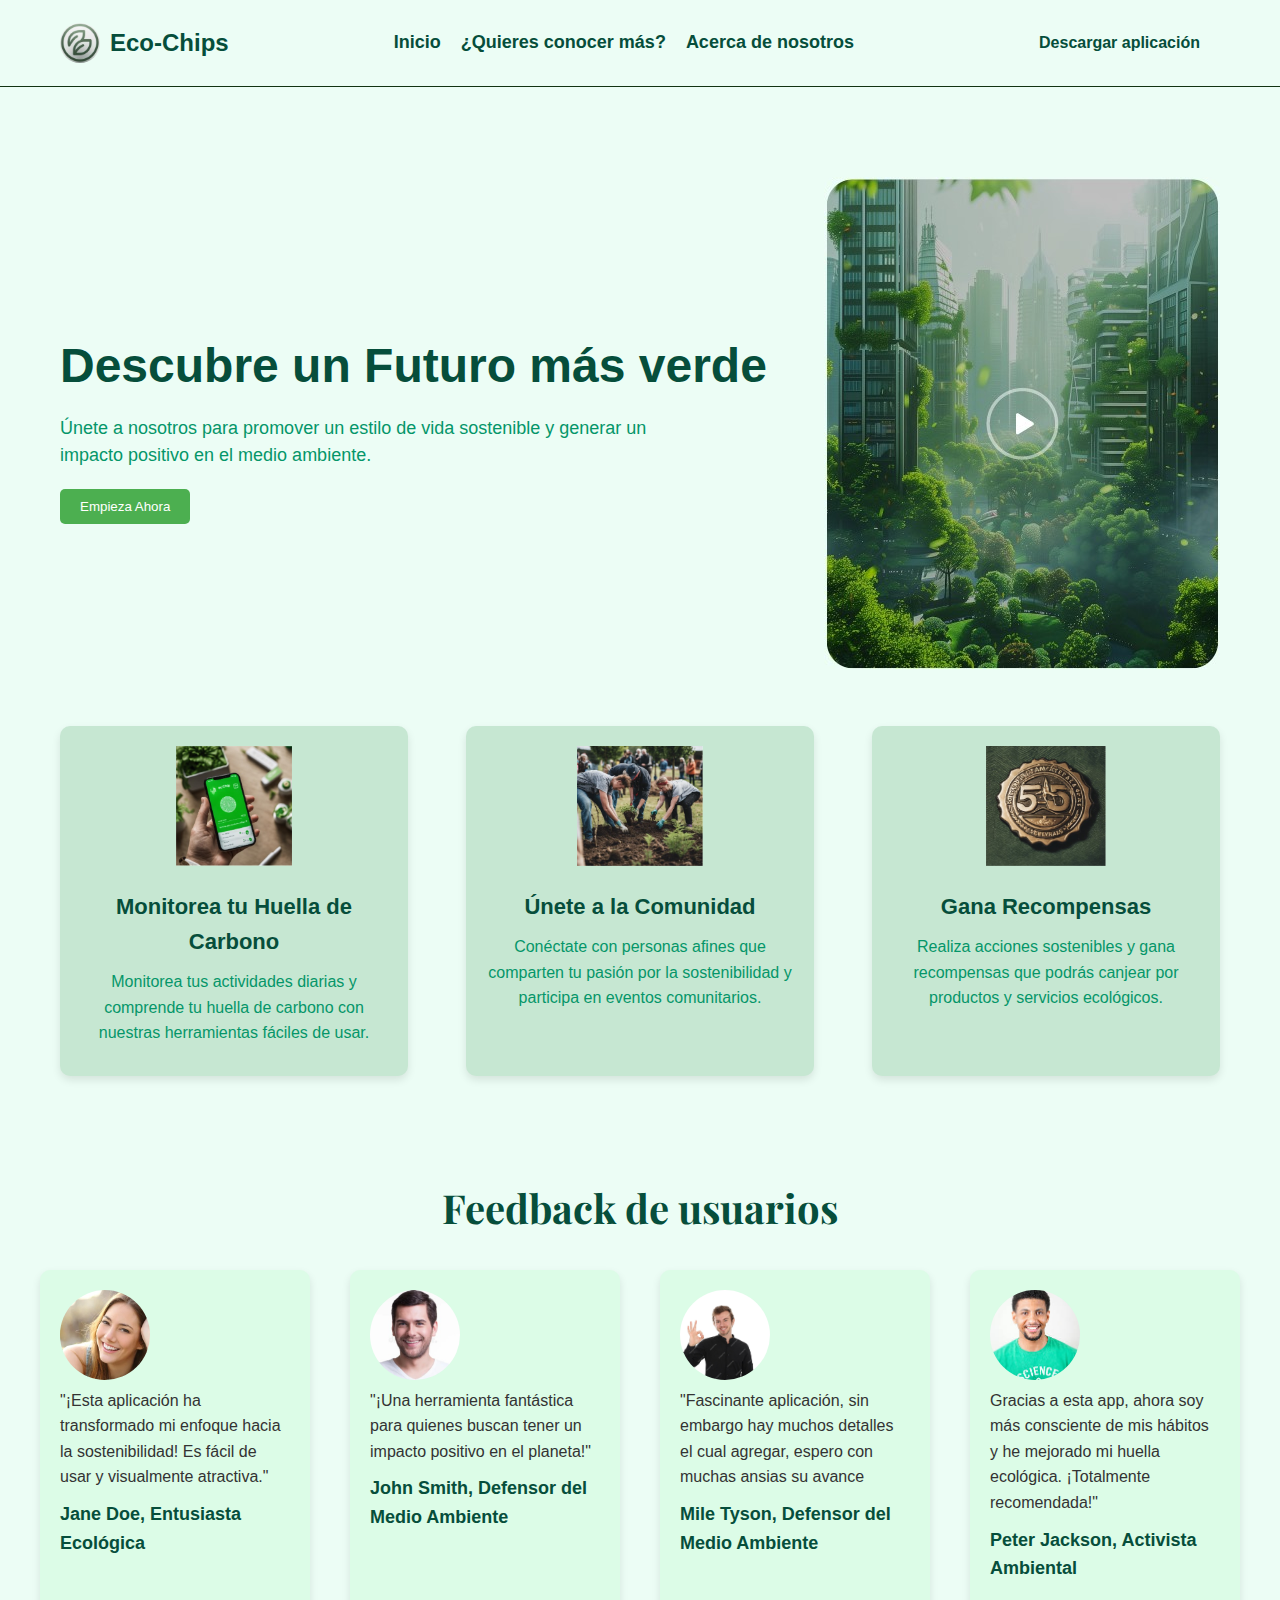
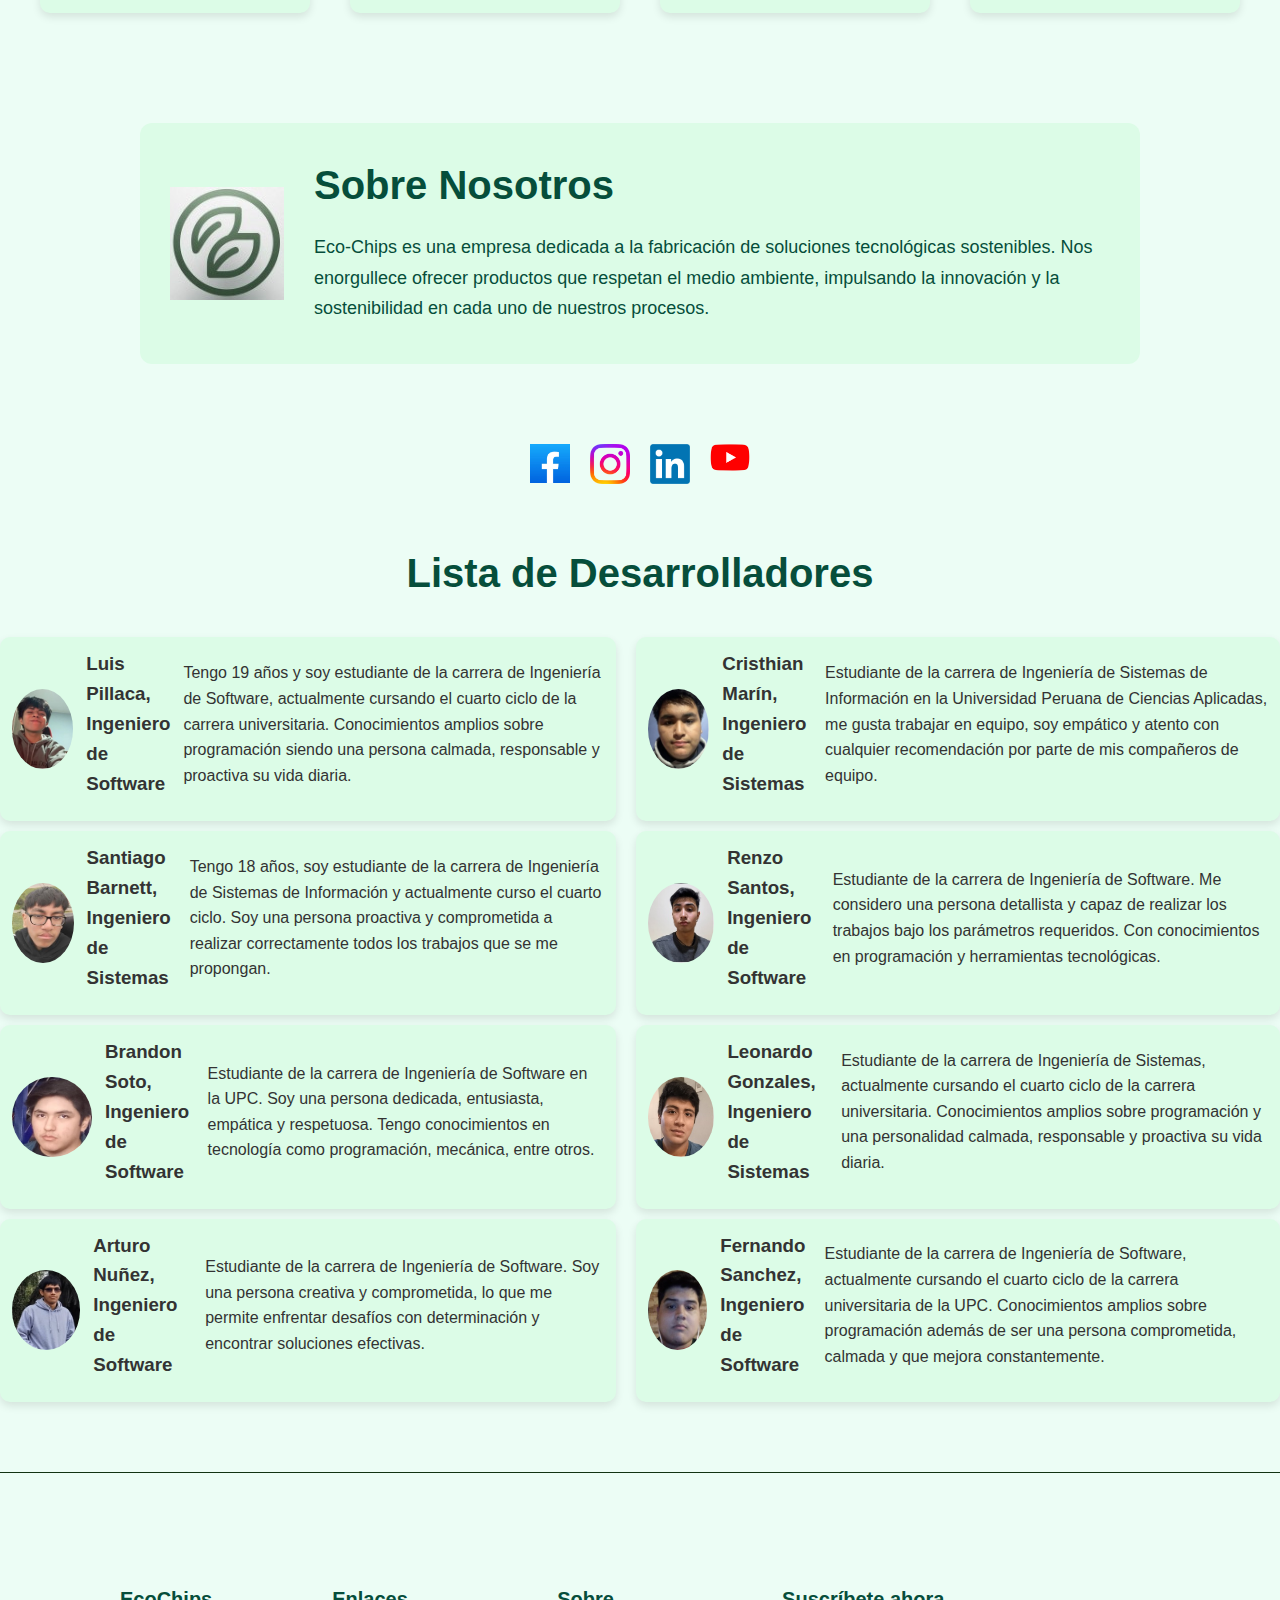
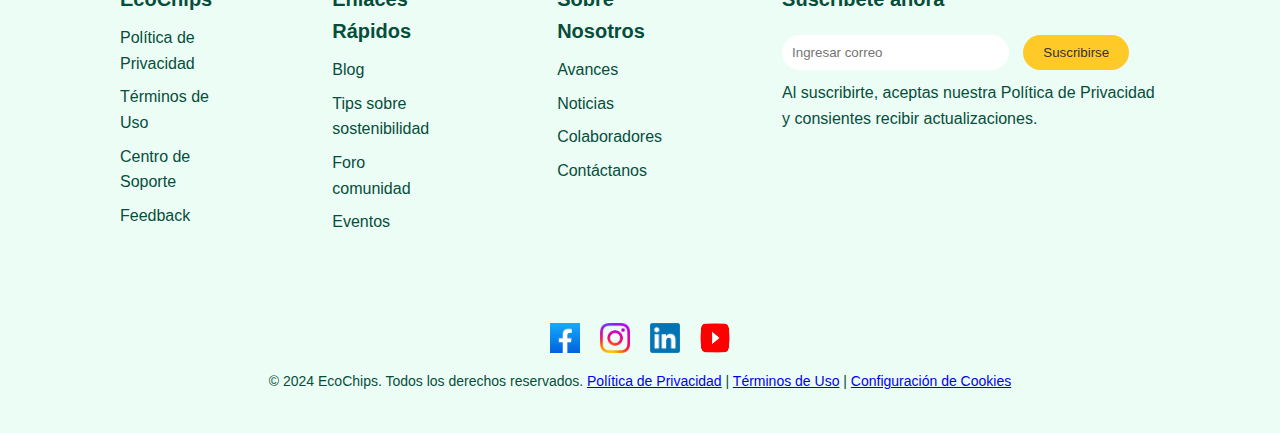
==== index.html @ 9abd6e21 "v28" ====
<!DOCTYPE html>
<html lang="es">
    <head>
        <meta charset="UTF-8">
        <meta name="viewport" content="width=device-width, initial-scale=1.0, maximum-scale=1.0">
        <link href="https://fonts.googleapis.com/css2?family=Playfair+Display:wght@400;700&display=swap" rel="stylesheet">
        <link rel="stylesheet" href="Assets/Styles/index.css">
        <title>EcoChips - Descubre un Futuro más Verde</title>
    </head>
    
    <body>
        <main>
            <!-- Encabezado con logo y navegación -->
            <header>
                <div class="header-container">
                    <!-- Logo y nombre del sitio -->
                    <div class="logo">
                        <img src="Assets/img/ecochips-logooo.jpg" alt="Logo de EcoChips">
                        <span>Eco-Chips</span>
                    </div>

                    <!-- Navegación principal -->
                    <nav>
                        <ul>
                            <li><a href="#">Inicio</a></li>
                            <li><a href="#" id="more">¿Quieres conocer más?</a></li>
                            <li><a href="#" id="about">Acerca de nosotros</a></li>
                        </ul>
                    </nav>

                    <!-- Botón de Descargar aplicación -->
                    <div class="download-app">
                        <a href="#" class="download-button">Descargar aplicación</a>
                    </div>
                </div>
                <hr>
            </header>
            
            <section class="Inicio-Pagina">
                <div class="Parte-1">
                    <h1>Descubre un Futuro más verde</h1>
                    <p>
                        Únete a nosotros para promover un estilo de vida sostenible y generar un impacto positivo en el medio ambiente.
                    </p>
                    <button id="abrirModal">Empieza Ahora</button>
                </div>

                <div id="modal" class="modal">
                    <div class="contenido-modal">
                        <span class="cerrar">&times;</span>
                        <!-- Formulario de Login -->
                        <div id="formularioLogin">
                            <h2>Iniciar Sesión</h2>
                            <form id="loginForm" novalidate>
                                <label for="correo">Correo Electrónico:</label>
                                <input type="email" id="correo" placeholder="ejemplo@gmail.com" required>
                                <label for="contraseña">Contraseña:</label>
                                <input 
                                    type="password" 
                                    id="contraseña" 
                                    placeholder="Mínimo 8 caracteres" 
                                    pattern=".{8,}" 
                                    title="La contraseña debe tener al menos 8 caracteres." 
                                    required>
                                <button type="submit">Iniciar Sesión</button>
                                <p id="errorLogin" class="mensaje-error" style="display:none;">Por favor, revisa tus credenciales.</p>
                            </form>
                            <p>¿No tienes cuenta? <a href="#" id="cambiarARegistro" type="button">Regístrate acá</a></p>
                        </div>
                        <!-- Formulario de Registro -->
                        <div id="formularioRegistro" style="display: none;">
                            <h2>Registrarse</h2>
                            <form id="registerForm" novalidate>
                                <label for="nombre">Nombre Completo:</label>
                                <input type="text" id="nombre" placeholder="Nombre y Apellido" required>
                                <label for="correoRegistro">Correo Electrónico:</label>
                                <input 
                                    type="email" 
                                    id="correoRegistro" 
                                    placeholder="ejemplo@gmail.com" 
                                    pattern="[a-z0-9._%+-]+@[a-z0-9.-]+\.[a-z]{2,}$" 
                                    title="Introduce un correo válido (ejemplo@gmail.com)." 
                                    required>
                                <label for="contraseñaRegistro">Contraseña:</label>
                                <input 
                                    type="password" 
                                    id="contraseñaRegistro" 
                                    placeholder="Mínimo 8 caracteres, 1 mayúscula, 1 número"
                                    pattern="(?=.*\d)(?=.*[a-z])(?=.*[A-Z]).{8,}" 
                                    title="La contraseña debe tener al menos 8 caracteres, una mayúscula y un número." 
                                    required>
                                <label for="confirmarContraseña">Confirmar Contraseña:</label>
                                <input 
                                    type="password" 
                                    id="confirmarContraseña" 
                                    placeholder="Repite tu contraseña" 
                                    required>
                                <p id="errorRegistro" class="mensaje-error" style="display:none;">Las contraseñas no coinciden.</p>
                                <button type="submit">Crear Cuenta</button>
                            </form>
                            <p>¿Ya tienes una cuenta? <a href="#" id="cambiarALogin" type="button">Inicia Sesión acá</a></p>
                        </div>
                    </div>
                </div>

                <div class="Parte-2">
                    <img src="Assets/img/ciudad_verde.jpg" alt="">
                </div>
            </section>

            <!-- Sección principal -->
            <section class="main-section">
                <div class="card-container">
                    <div class="card">
                        <img src="Assets/img/telefono-ecochips.jpg" alt="Huella de Carbono">
                        <h3>Monitorea tu Huella de Carbono</h3>
                        <p>Monitorea tus actividades diarias y comprende tu huella de carbono con nuestras herramientas fáciles de usar.</p>
                    </div>
                    <div class="card">
                        <img src="Assets/img/plantando-arbol.jpg" alt="Únete a la Comunidad">
                        <h3>Únete a la Comunidad</h3>
                        <p>Conéctate con personas afines que comparten tu pasión por la sostenibilidad y participa en eventos comunitarios.</p>
                    </div>
                    <div class="card">
                        <img src="Assets/img/monedarecompensa.jpg" alt="Gana Recompensas">
                        <h3>Gana Recompensas</h3>
                        <p>Realiza acciones sostenibles y gana recompensas que podrás canjear por productos y servicios ecológicos.</p>
                    </div>
                </div>
            </section>
        
            <!-- Feedback de usuarios -->
            <section class="feedback-section">
                <h2>Feedback de usuarios</h2>
                <div class="feedback-container">
                    <div class="feedback-card">
                        <img src="Assets/img/jane-doe.jpg" alt="Jane Doe" class="feedback-img">
                        <div class="feedback-info">
                            <p>"¡Esta aplicación ha transformado mi enfoque hacia la sostenibilidad! Es fácil de usar y visualmente atractiva."</p>
                            <h4>Jane Doe, Entusiasta Ecológica</h4>
                        </div>
                    </div>
                    <div class="feedback-card">
                        <img src="Assets/img/john-smith.jpg" alt="John Smith" class="feedback-img">
                        <div class="feedback-info">
                            <p>"¡Una herramienta fantástica para quienes buscan tener un impacto positivo en el planeta!"</p>
                            <h4>John Smith, Defensor del Medio Ambiente</h4>
                        </div>
                    </div>
                    <div class="feedback-card">
                        <img src="Assets/img/Hombre.jpg" alt="Mile Tyson" class="feedback-img">
                        <div class="feedback-info">
                            <p>"Fascinante aplicación, sin embargo hay muchos detalles el cual agregar, espero con muchas ansias su avance</p>
                            <h4>Mile Tyson, Defensor del Medio Ambiente</h4>    
                        </div>
                    </div>
                    <div class="feedback-card">
                        <img src="Assets/img/Peter.jpg" alt="Peter Jackson" class="feedback-img">
                        <div class="feedback-info">
                            <p>Gracias a esta app, ahora soy más consciente de mis hábitos y he mejorado mi huella ecológica. ¡Totalmente recomendada!"</p>
                            <h4>Peter Jackson, Activista Ambiental</h4>
                        </div>
                    </div>
                </div>
            </section>
        
            <section class="SobreNosotros-section">
                <div class="SobreNosotros-box">
                    <img src="Assets/img/ecochips-logooo.jpg" alt="Eco-Chips Logo" class="EcoChips-logo">
                    <div class="SobreNosotros-text">
                        <h2>Sobre Nosotros</h2>
                        <p>
                            Eco-Chips es una empresa dedicada a la fabricación de soluciones tecnológicas 
                            sostenibles. Nos enorgullece ofrecer productos que respetan el medio ambiente, 
                            impulsando la innovación y la sostenibilidad en cada uno de nuestros procesos.
                        </p>
                    </div>
                </div>
            </section>
            <footer>
                <div class="logos-sociales">
                        <a href="https://www.facebook.com/profile.php?id=61568645767958" target="_blank">
                            <img src="Assets/img/facebooklogo.jpg" alt="Facebook" />
                        </a>
                        <a href="https://www.instagram.com/eco_chips_sx48/" target="_blank">
                            <img src="Assets/img/Instagram-logo-PNG-small-size.png" alt="Instagram" />
                        </a>
                        <a href="https://www.linkedin.com/in/eco-chips-barnett-urtecho-0453a4339/" target="_blank">
                            <img src="Assets/img/Linkedln.png" alt="LinkedIn" />
                        </a>
                        <a href="https://www.youtube.com/channel/UCNMQtIykydNEZrpLq8xLLiQ" target="_blank">
                            <img src="Assets/img/yt-logo.png" alt="Youtube" />
                        </a>

                </div>
            </footer>
        
            <section class="Desarrolladores-section">
                <h2>Lista de Desarrolladores</h2>
                <div class="Lista">
                    <div class="Columna">
                        <div class="BoxDesarrolladores">
                            <img src="Assets/img/luis pillaca.jpg" alt="Luis Pillaca">
                            <h3>Luis Pillaca, Ingeniero de Software</h3>
                            <p>Tengo 19 años y soy estudiante de la carrera de Ingeniería de Software, actualmente cursando el cuarto ciclo de la carrera universitaria. Conocimientos amplios sobre programación siendo una persona calmada, responsable y proactiva su vida diaria.</p>
                        </div>
                        <div class="BoxDesarrolladores">
                            <img src="Assets/img/santiago barnett.jpg" alt="Santiago Barnett">
                            <h3>Santiago Barnett, Ingeniero de Sistemas</h3>
                            <p>Tengo 18 años, soy estudiante de la carrera de Ingeniería de Sistemas de Información y actualmente curso el cuarto ciclo. Soy una persona proactiva y comprometida a realizar correctamente todos los trabajos que se me propongan.</p>
                        </div>
                        <div class="BoxDesarrolladores">
                            <img src="Assets/img/brandon soto.jpg" alt="Brandon Soto">
                            <h3>Brandon Soto, Ingeniero de Software</h3>
                            <p>Estudiante de la carrera de Ingeniería de Software en la UPC. Soy una persona dedicada, entusiasta, empática y respetuosa. Tengo conocimientos en tecnología como programación, mecánica, entre otros.</p>
                        </div>
                        <div class="BoxDesarrolladores">
                            <img src="Assets/img/andy nuñez.jpg" alt="Arturo Nuñez">
                            <h3>Arturo Nuñez, Ingeniero de Software</h3>
                            <p>Estudiante de la carrera de Ingeniería de Software. Soy una persona creativa y comprometida, lo que me permite enfrentar desafíos con determinación y encontrar soluciones efectivas.</p>
                        </div>
                    </div>
                    <div class="Columna">
                        <div class="BoxDesarrolladores">
                            <img src="Assets/img/christian marin.jpg" alt="Cristhian Marín">
                            <h3>Cristhian Marín, Ingeniero de Sistemas</h3>
                            <p>Estudiante de la carrera de Ingeniería de Sistemas de Información en la Universidad Peruana de Ciencias Aplicadas, me gusta trabajar en equipo, soy empático y atento con cualquier recomendación por parte de mis compañeros de equipo.</p>
                        </div>
                        <div class="BoxDesarrolladores">
                            <img src="Assets/img/renzo santos.jpg" alt="Renzo Santos">
                            <h3>Renzo Santos, Ingeniero de Software</h3>
                            <p>Estudiante de la carrera de Ingeniería de Software. Me considero una persona detallista y capaz de realizar los trabajos bajo los parámetros requeridos. Con conocimientos en programación y herramientas tecnológicas.</p>
                        </div>
                        <div class="BoxDesarrolladores">
                            <img src="Assets/img/leonardo gonzales.jpg" alt="Leonardo Gonzales">
                            <h3>Leonardo Gonzales, Ingeniero de Sistemas</h3>
                            <p>Estudiante de la carrera de Ingeniería de Sistemas, actualmente cursando el cuarto ciclo de la carrera universitaria. Conocimientos amplios sobre programación y una personalidad calmada, responsable y proactiva su vida diaria.</p>
                        </div>
                        <div class="BoxDesarrolladores">
                            <img src="Assets/img/fernando sanchez.jpg" alt="Fernando Sanchez">
                            <h3>Fernando Sanchez, Ingeniero de Software</h3>
                            <p>Estudiante de la carrera de Ingeniería de Software, actualmente cursando el cuarto ciclo de la carrera universitaria de la UPC. Conocimientos amplios sobre programación además de ser una persona comprometida, calmada y que mejora constantemente.</p>
                        </div>
                    </div>
                </div>
            </section>
            <hr>
            <!-- Footer -->
            <footer class="footer-section">
                <div class="footer-content">
                    <div class="footer-column">
                        <h4>EcoChips</h4>
                        <ul>
                            <li><a id href="#">Política de Privacidad</a></li>
                            <li><a href="#">Términos de Uso</a></li>
                            <li><a href="#">Centro de Soporte</a></li>
                            <li><a id="feed" href="#">Feedback</a></li>
                        </ul>
                    </div>
                    <div class="footer-column">
                        <h4>Enlaces Rápidos</h4>
                        <ul>
                            <li><a href="#">Blog</a></li>
                            <li><a href="https://www.conservation.org/la-naturaleza-nos-habla/tips-para-una-vida-sostenible" target="_blank">Tips sobre sostenibilidad</a></li>
                            <li><a href="#">Foro comunidad</a></li>
                            <li><a href="#">Eventos</a></li>
                        </ul>
                    </div>
                    <div class="footer-column">
                        <h4>Sobre Nosotros</h4>
                        <ul>
                            <li><a href="#">Avances</a></li>
                            <li><a href="https://elcomercio.pe/noticias/medio-ambiente/#google_vignette" target="_blank">Noticias</a></li>
                            <li><a href="#">Colaboradores</a></li>
                            <li><a href="#">Contáctanos</a></li>
                        </ul>
                    </div>
                    <div class="footer-column">
                        <h4>Suscríbete ahora</h4>
                        <form class="subscribe-form">
                            <input type="email" placeholder="Ingresar correo">
                            <button>Suscribirse</button>
                        </form>
                        <p>Al suscribirte, aceptas nuestra Política de Privacidad y consientes recibir actualizaciones.</p>
                    </div>
                </div>
                <div class="social-icons">
                    <a href="https://www.facebook.com/profile.php?id=61568645767958" target="_blank">
                        <img src="Assets/img/facebooklogo.jpg" alt="Facebook" />
                    </a>
                    <a href="https://www.instagram.com/eco_chips_sx48/" target="_blank">
                        <img src="Assets/img/Instagram-logo-PNG-small-size.png" alt="Instagram" />
                    </a>
                    <a href="https://www.linkedin.com/in/eco-chips-barnett-urtecho-0453a4339/" target="_blank">
                        <img src="Assets/img/Linkedln.png" alt="LinkedIn" />
                    </a>
                    <a href="https://www.youtube.com/channel/UCNMQtIykydNEZrpLq8xLLiQ" target="_blank">
                        <img src="Assets/img/yt-logo.png" alt="Youtube" />
                    </a>
                </div>
                <div class="copyright">
                    © 2024 EcoChips. Todos los derechos reservados. <a href="#">Política de Privacidad</a> | <a href="#">Términos de Uso</a> | <a href="#">Configuración de Cookies</a>
                </div>
            </footer> 

            <script src="Assets/Scripts/main.js"></script>
        </main>
   </body>
</html>
---- Assets/Styles/index.css ----
* {
        margin: 0;
        padding: 0;
        box-sizing: border-box;
        font-family: 'Lato', sans-serif;
    }

    body {
        background-color: #ECFDF5;
        color: #333;
        line-height: 1.6;
    }

    h1, h2, h3, h4, p {
        margin-bottom: 10px;
    }

    /* Estilo de encabezado */
    header {
        background-color: #ECFDF5;
        padding: 20px 0;
        color: #064E3B;
    }

    .header-container {
        display: flex;
        justify-content: space-between;
        align-items: center;
        max-width: 1200px;
        margin: 0 auto;
        padding: 0 20px;
    }

    .logo {
        display: flex;
        align-items: center;
    }

    .logo img {
        width: 40px;
        margin-right: 10px;
        border-radius: 50%; 
    }

    .logo span {
        font-size: 24px;
        font-weight: bold;
    }

    nav ul {
        list-style: none;
        display: flex;
        gap: 20px;
    }

    nav ul li a {
        color: #064E3B;
        text-decoration: none;
        font-size: 18px;
        font-weight: bold;
    }

    nav ul li a:hover {
        text-decoration: underline;
    }

    /* Botón de descarga */
    .download-app {
        display: flex;
        align-items: center;
    }

    .download-button {
        background-color: #ECFDF5;
        color: #064E3B;
        padding: 10px 20px;
        border-radius: 20px;
        text-decoration: none;
        font-weight: bold;
    }

    .download-button:hover {
        background-color: #98b6a8;
    }

    /* Sección de inicio */
    .Inicio-Pagina {
        display: flex;
        justify-content: space-between;
        align-items: center;
        max-width: 1200px;
        margin: 50px auto;
        padding: 0 20px;
    }
    .Inicio-Pagina img {
        max-width: 100%;
        height: auto;
        border-radius: 10px;
    }
    .Parte-1 h1 {
        font-size: 48px;
        color: #064E3B;
    }

    .Parte-1 p {
        font-size: 18px;
        margin-bottom: 20px;
        max-width: 600px;
        line-height: 1.5;
        color: #059669;
    }

    .Parte-1 h4 {
        color: #ffffff;
        font-size: 15px;
        cursor: pointer;
        padding: 5px 20px;
        margin-right: 10px;
        width: 40%;
        border-radius: 20px;
        text-decoration: none;
        font-weight: bold;
        background-color: #65A30D
        
    }
    .modal {
        display: none;
        position: fixed;
        z-index: 1;
        left: 0;
        top: 0;
        width: 100%;
        height: 100%;
        overflow: auto;
        background-color: rgba(0, 0, 0, 0.5);
        transition: opacity 0.3s ease;
    }

    .contenido-modal {
        background-color: #fff;
        margin: 10% auto;
        padding: 20px;
        border-radius: 5px;
        width: 80%;
        max-width: 400px;
        text-align: center;
    }

    .cerrar {
        color: #aaa;
        float: right;
        font-size: 28px;
        font-weight: bold;
        cursor: pointer;
    }

    .cerrar:hover,
    .cerrar:focus {
        color: black;
        text-decoration: none;
        cursor: pointer;
    }

    button {
        background-color: #4CAF50;
        color: white;
        padding: 10px 20px;
        border: none;
        border-radius: 5px;
        cursor: pointer;
    }

    button:hover {
        background-color: #45a049;
    }

    form input {
        width: 90%;
        padding: 10px;
        margin: 10px 0;
        border: 1px solid #ccc;
        border-radius: 5px;
    }

    form input.valid {
        border-color: #4CAF50;
    }

    form input.invalid {
        border-color: #f44336;
    }

    input:focus {
        border-color: #4CAF50;
        outline: none;
    }

    p a {
        color: #4CAF50;
        font-weight: bold;
        text-decoration: none;
    }

    p a:hover {
        color: #45a049;
    }

    .mensaje-error {
        color: red;
        font-size: 0.9em;
        margin-top: 5px;
        display: none;
        text-align: left;
    }

    /* Estilo para el cambio entre Login y Registro */
    #formularioRegistro {
        display: none;
    }

    #formularioLogin {
        display: block;
    }

    .Parte-2 img {
        max-width: 100%;
        height: auto;
    }

    /* Sección Sobre Nosotros */
    .SobreNosotros-section {
        background-color: #ECFDF5; 
        padding: 60px 0; 
        text-align: center;
    }

    .SobreNosotros-box {
        display: flex; 
        align-items: center;
        background-color: #DCFCE7; 
        border-radius: 12px; 
        padding: 30px; 
        max-width: 1000px; 
        margin: 0 auto; 
        gap: 30px; 
    }
    .SobreNosotros-logo {
        width: 180px; /* Ajustado para que no sea tan grande */
        height: auto;
    }
    .EcoChips-logo {
        width: 200px; 
        height: auto; 
    }

    .SobreNosotros-text {
        text-align: left; 
    }

    .SobreNosotros-text h2 {
        color: #064E3B;
        font-size: 2.5rem; 
        margin-bottom: 15px; 
        font-family: 'Arial', sans-serif;
    }

    .SobreNosotros-text p {
        font-size: 18px; 
        color: #064E3B;
        line-height: 1.7; 
    }

    .logos-sociales {
        display: flex;
        justify-content: center;
        margin-top: 20px;
        background-color: #ECFDF5;
    }

    .logos-sociales img {
        width: 40px;
        margin: 0 10px;
        cursor: pointer;
        transition: transform 0.3s ease;

    }

    .logos-sociales img:hover {
        transform: scale(1.1);
    }

    /* Sección principal de tarjetas */
    .main-section {
        max-width: 1200px;
        margin: 50px auto;
        padding: 0 20px;
        text-align: center;
    }

    .card-container {
        display: flex;
        justify-content: space-between;
        gap: 20px;
    }

    .card {
        background-color: #c6e7d2;
        border-radius: 10px;
        box-shadow: 0 4px 8px rgba(0, 0, 0, 0.1);
        padding: 20px;
        width: 30%;
        transition: transform 0.3s ease;
    }

    .card:hover {
        transform: scale(1.05);
    }

    .card img {
        max-width: 100%;
        height: 120px;
        margin-bottom: 15px;
        object-fit: cover;
    }

    .card h3 {
        font-size: 22px;
        color: #064E3B;
        margin-bottom: 10px;
    }

    .card p {
        font-size: 16px;
        color: #059669;
    }

    /* Feedback de usuarios */
    .feedback-section {
        background-color: #ECFDF5;
        padding: 50px 0;
        text-align: center;
    }

    .feedback-section h2 {
        color: #064E3B;
        font-family: 'Playfair Display', serif;
        font-size: 2.5rem;
        margin-bottom: 30px;
    }

    .feedback-container {
        display: flex;
        justify-content: center;
        gap: 40px; 
        max-width: 1200px;
        margin: 0 auto;
        flex-wrap: wrap;
    }

    .feedback-card {
        flex: 1; /* Las tarjetas ocuparán el mismo espacio */
        max-width: 300px; /* Ajustar para uniformidad */
        height: auto; /* Asegúrate de mantener proporciones correctas */
        text-align: left;
        background-color: #DCFCE7; /* Fondo acorde a la paleta */
        border-radius: 10px;
        box-shadow: 0 4px 8px rgba(0, 0, 0, 0.1);
        padding: 20px;
        transition: transform 0.3s ease, box-shadow 0.3s ease;
    }
    
    .feedback-card:hover {
        transform: translateY(-10px); /* Efecto al pasar el ratón */
        box-shadow: 0 6px 12px rgba(0, 0, 0, 0.2);
    }

    .feedback-img {
        width: 90px;
        height: 90px;
        border-radius: 50%;
        object-fit: cover;
        margin-right: 20px; 
    }

    .feedback-info {
        flex: 1; 
        text-align: left;
    }

    .feedback-info p {
        font-size: 16px;
        line-height: 1.6; /* Mejora la lectura */
        margin-bottom: 10px;
        color: #333; /* Contraste suave */
    }

    .feedback-info h4 {
        text-align: left; 
        font-size: 18px;
        font-weight: bold;
        color: #064E3B;
        margin-top: 10px;
    }


    /* Sección de desarrolladores */
    .Desarrolladores-section {
        background-color: #ECFDF5;
        padding: 50px 0;
        text-align: center;
    }

    .Desarrolladores-section h2 {
        color: #064E3B;
        font-size: 2.5rem;
        font-weight: bold;
        margin-bottom: 2rem;
        font-family: 'Arial', sans-serif;
    }

    .Lista {
        display: flex;
        justify-content: center;
        gap: 20px; 
    }

    .Columna {
        display: flex;
        flex-direction: column;
        gap: 10px; 
    }

    .BoxDesarrolladores {
        display: flex;
        background-color: #DCFCE7;
        border-radius: 10px;
        box-shadow: 0 4px 8px rgba(0, 0, 0, 0.1);
        padding: 12px;
        text-align: left;
        align-items: center; 
        gap: 13px; 
    }

    .BoxDesarrolladores img {
        width: 80px;
        height: 80px;
        border-radius: 50%;
        object-fit: cover;
    }

    .Developer-info {
        flex: 1; 
    }

    .Developer-info h3 {
        color: #064E3B;
        font-size: 13px;
        margin-bottom: 10px;
        text-align: center; 
    }

    .Developer-info p {
        font-size: 9px;
        color: #064E3B;
        line-height: 1.5;
    }


    /* Footer */
    .footer-section {
        background-color: #ECFDF5;
        color: #064E3B;
        padding: 30px ;
    }

    .footer-content {
        max-width: 1200px;
        margin: 0 auto;
        padding: 0 20px;
        display: flex;
        justify-content: space-between;
    }
    .footer-column{
        padding: 60px 
    }

    .footer-column h4 {
        font-size: 20px;
        margin-bottom: 10px;
    }

    .footer-column ul {
        list-style: none;
        padding: 0;
    }

    .footer-column ul li {
        margin-bottom: 8px;
    }

    .footer-column ul li a {
        color: #064E3B;
        text-decoration: none;
    }

    .footer-column ul li a:hover {
        text-decoration: underline;
    }

    .subscribe-form input {
        color:#064E3B;
        padding: 10px;
        border-radius: 20px;
        border: none;
        margin-right: 10px;
        width: 60%;
    }

    .subscribe-form button {
        padding: 10px 20px;
        border-radius: 20px;
        border: none;
        background-color: #ffca28;
        color: #333;
        cursor: pointer;
    }

    /* Social media icons */
    .social-icons {
        display: flex;
        justify-content: center;
        margin-top: 20px;
    }

    .social-icons img {
        width: 30px;  
        height: 30px;
        margin: 0 10px;
        cursor: pointer;
        transition: transform 0.3s ease;
    }

    .social-icons img:hover {
        transform: scale(1.1); 
    }


    /* Estilo de copyright */
    .copyright {
        text-align: center;
        padding: 10px 0;
        background-color: #ECFDF5;
        color: #064E3B;
        font-size:14px;
    }

    hr {
        border: 0;
        height: 1px;
        background-color: #123312; 
        margin: 20px 0; 
    }
    @media (max-width: 768px) {
        .header-container {
            flex-direction: column;
            text-align: center;
        }

        .card-container {
            flex-direction: column;
            gap: 10px;
        }

        .card {
            width: 100%;
        }

        .SobreNosotros-box {
            flex-direction: column;
            text-align: center;
        }

        .logos-sociales {
            justify-content: center;
        }

        .feedback-container {
            flex-direction: column;
            gap: 20px;
        }

        .feedback-card {
            width: 90%;
        }

        .Lista {
            flex-direction: column;
        }
    }
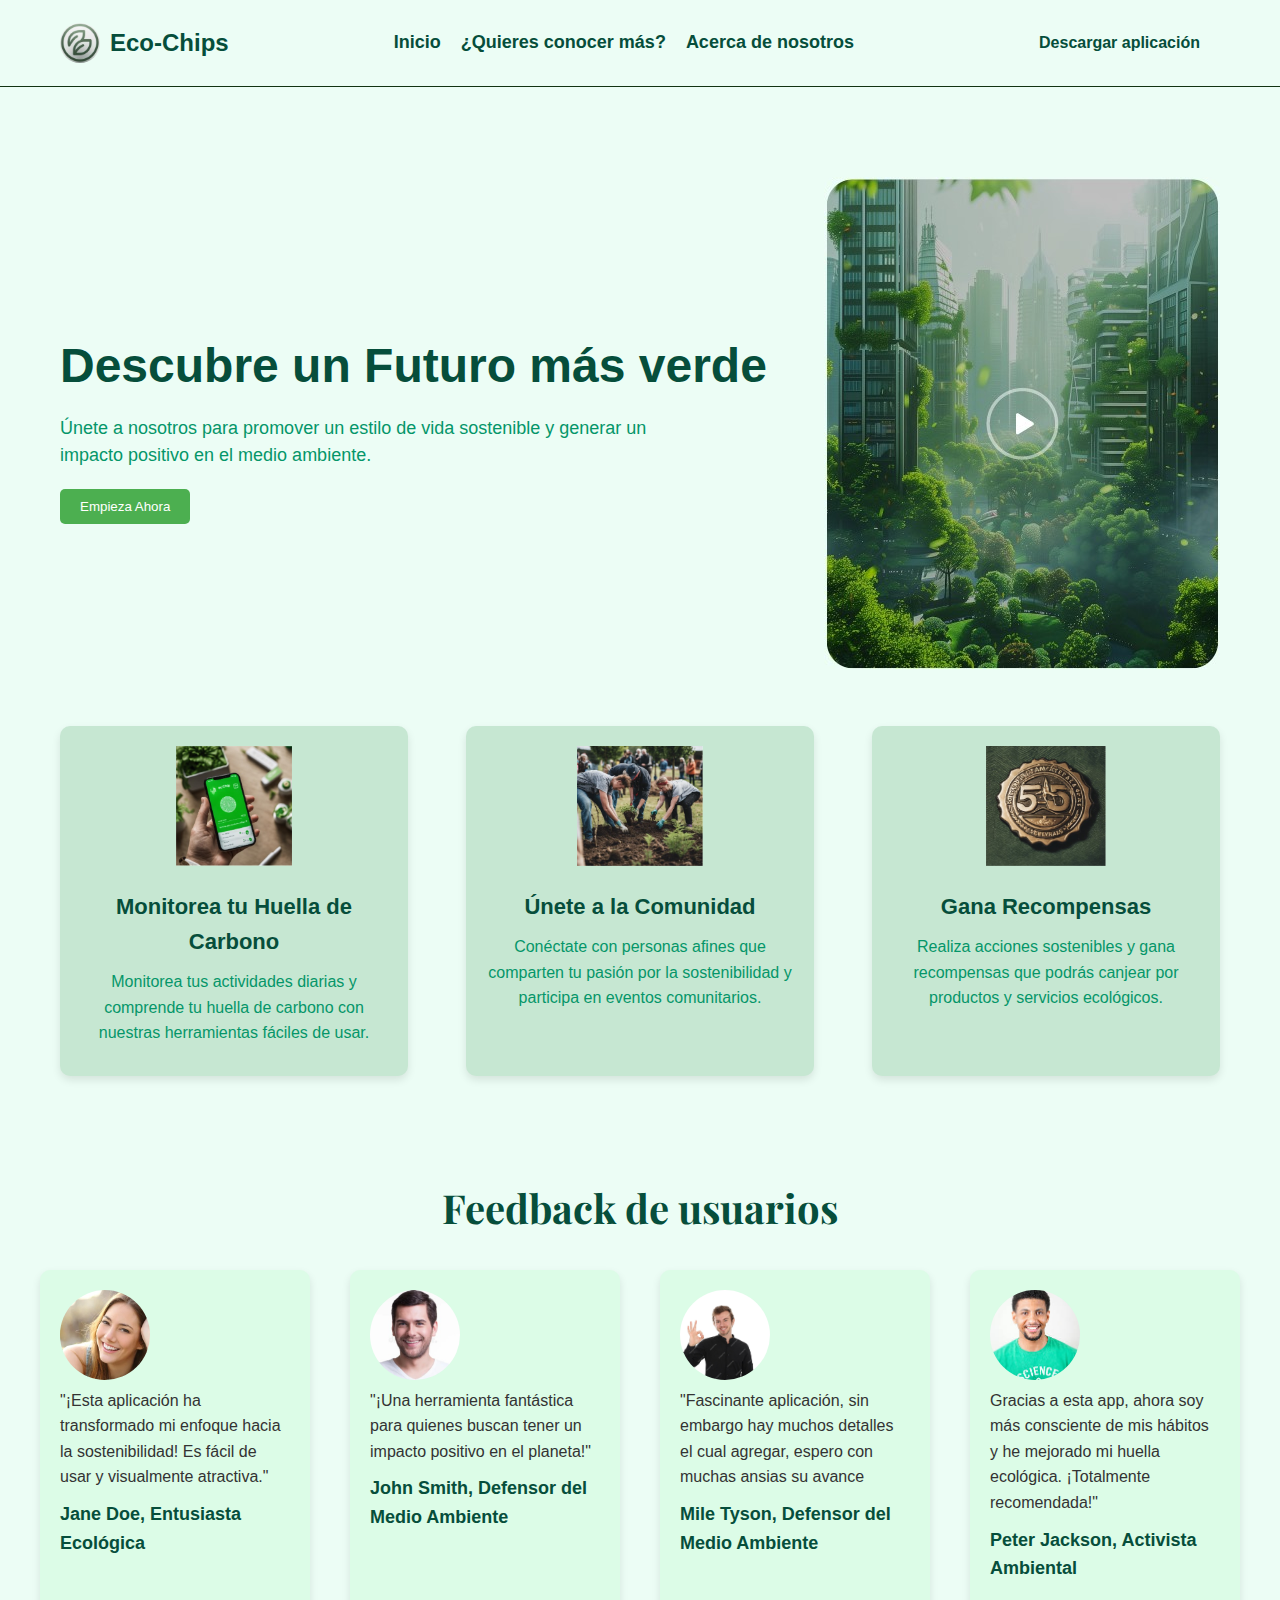
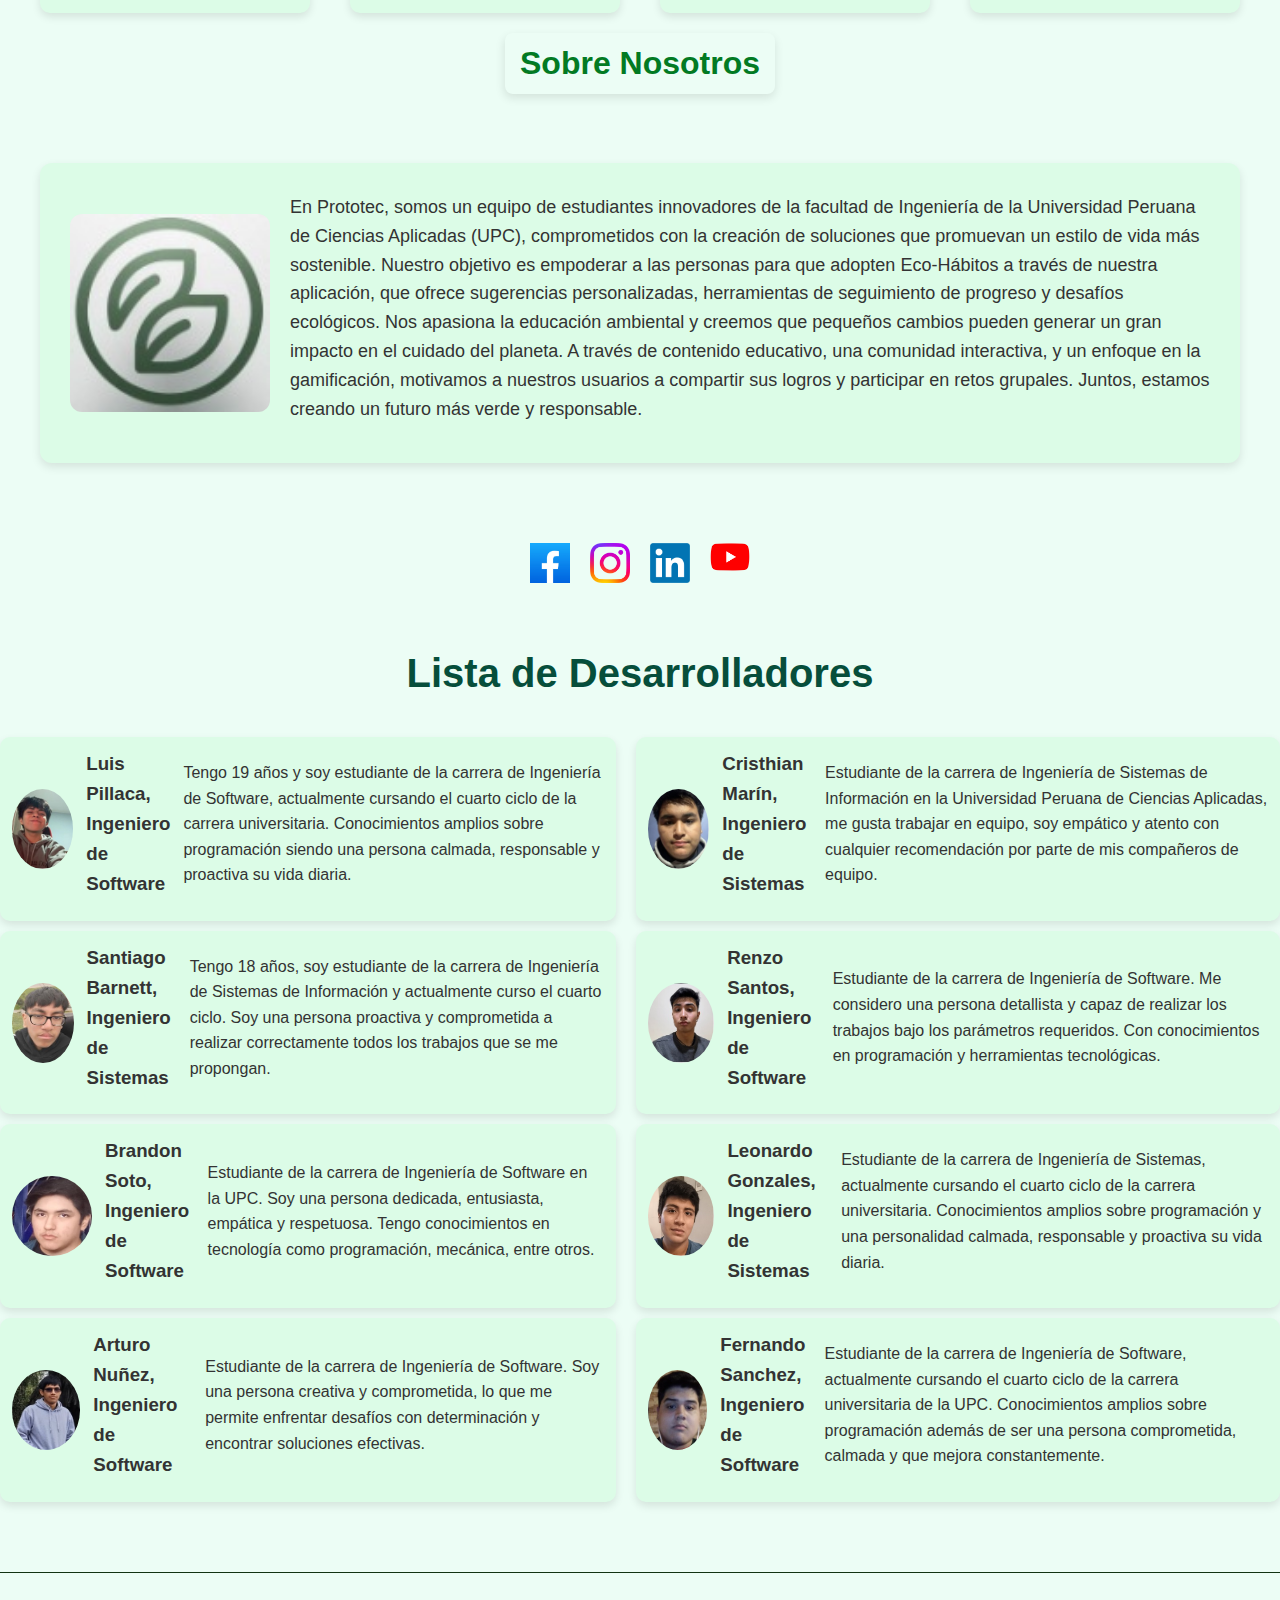
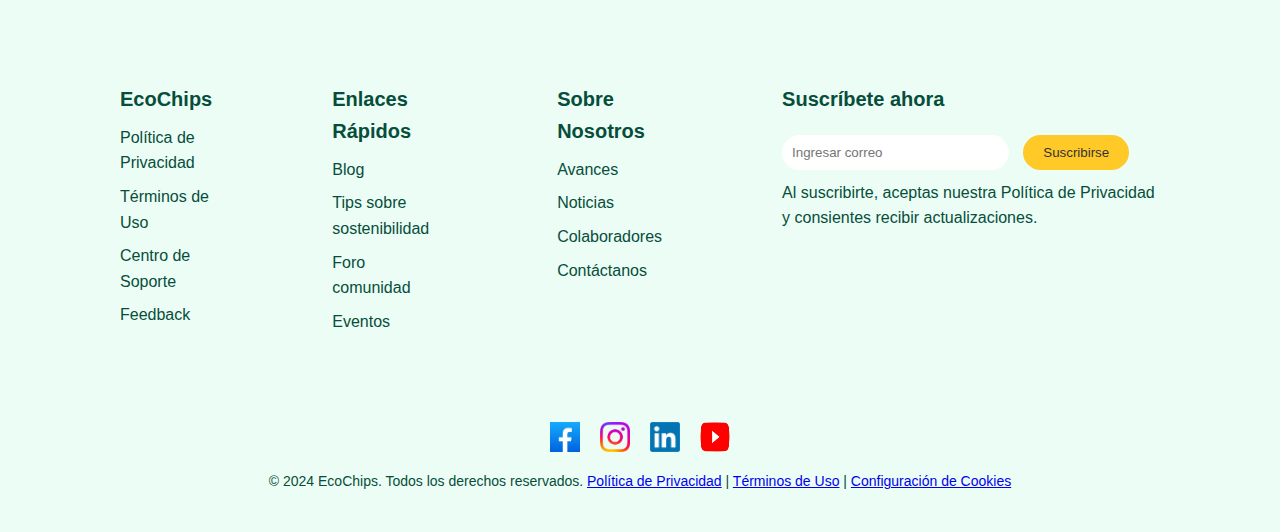
==== commit de4b5056: "v30" ====
--- a/index.html
+++ b/index.html
@@ -170,9 +170,13 @@
                     <div class="SobreNosotros-text">
                         <h2>Sobre Nosotros</h2>
                         <p>
-                            Eco-Chips es una empresa dedicada a la fabricación de soluciones tecnológicas 
-                            sostenibles. Nos enorgullece ofrecer productos que respetan el medio ambiente, 
-                            impulsando la innovación y la sostenibilidad en cada uno de nuestros procesos.
+                            En Prototec, somos un equipo de estudiantes innovadores de la facultad de Ingeniería de la Universidad Peruana de Ciencias Aplicadas (UPC), 
+                            comprometidos con la creación de soluciones que promuevan un estilo de vida más sostenible. Nuestro objetivo es empoderar a las personas para 
+                            que adopten Eco-Hábitos a través de nuestra aplicación, que ofrece sugerencias personalizadas, herramientas de seguimiento de progreso y desafíos 
+                            ecológicos.
+                            Nos apasiona la educación ambiental y creemos que pequeños cambios pueden generar un gran impacto en el cuidado del planeta. A través de contenido 
+                            educativo, una comunidad interactiva, y un enfoque en la gamificación, motivamos a nuestros usuarios a compartir sus logros y participar en retos 
+                            grupales. Juntos, estamos creando un futuro más verde y responsable.
                         </p>
                     </div>
                 </div>
--- a/Assets/Styles/index.css
+++ b/Assets/Styles/index.css
@@ -231,19 +231,21 @@
     /* Sección Sobre Nosotros */
     .SobreNosotros-section {
         background-color: #ECFDF5; 
-        padding: 60px 0; 
-        text-align: center;
+        position: relative; 
+        padding: 60px 20px; 
     }
 
     .SobreNosotros-box {
-        display: flex; 
-        align-items: center;
+        display: flex;
+        flex-direction: row; 
+        align-items: center; 
+        max-width: 1200px; 
+        margin: 40px auto 0; 
+        padding: 30px; 
+        border-radius: 12px; 
+        box-shadow: 0 4px 10px rgba(0, 0, 0, 0.1); 
+        gap: 20px; 
         background-color: #DCFCE7; 
-        border-radius: 12px; 
-        padding: 30px; 
-        max-width: 1000px; 
-        margin: 0 auto; 
-        gap: 30px; 
     }
     .SobreNosotros-logo {
         width: 180px; /* Ajustado para que no sea tan grande */
@@ -251,24 +253,32 @@
     }
     .EcoChips-logo {
         width: 200px; 
-        height: auto; 
+        height: auto;
+        border-radius: 12px; /* Bordes ligeramente redondeados */
     }
 
     .SobreNosotros-text {
-        text-align: left; 
+        flex: 1; 
     }
 
     .SobreNosotros-text h2 {
-        color: #064E3B;
-        font-size: 2.5rem; 
-        margin-bottom: 15px; 
+        position: absolute; 
+        top: -30px; 
+        left: 50%; 
+        transform: translateX(-50%); 
+        font-size: 32px; 
+        font-weight: bold;
+        color: #027a23; 
+        padding: 5px 15px; 
+        border-radius: 8px; 
+        box-shadow: 0 4px 10px rgba(0, 0, 0, 0.1); 
         font-family: 'Arial', sans-serif;
     }
 
     .SobreNosotros-text p {
-        font-size: 18px; 
-        color: #064E3B;
-        line-height: 1.7; 
+        font-size: 18px; /* Tamaño del texto */
+        line-height: 1.6; /* Espaciado entre líneas */
+        color: #333333; /* Color del texto */
     }
 
     .logos-sociales {
@@ -359,11 +369,11 @@
     }
 
     .feedback-card {
-        flex: 1; /* Las tarjetas ocuparán el mismo espacio */
-        max-width: 300px; /* Ajustar para uniformidad */
-        height: auto; /* Asegúrate de mantener proporciones correctas */
+        flex: 1; 
+        max-width: 300px; 
+        height: auto; 
         text-align: left;
-        background-color: #DCFCE7; /* Fondo acorde a la paleta */
+        background-color: #DCFCE7; 
         border-radius: 10px;
         box-shadow: 0 4px 8px rgba(0, 0, 0, 0.1);
         padding: 20px;
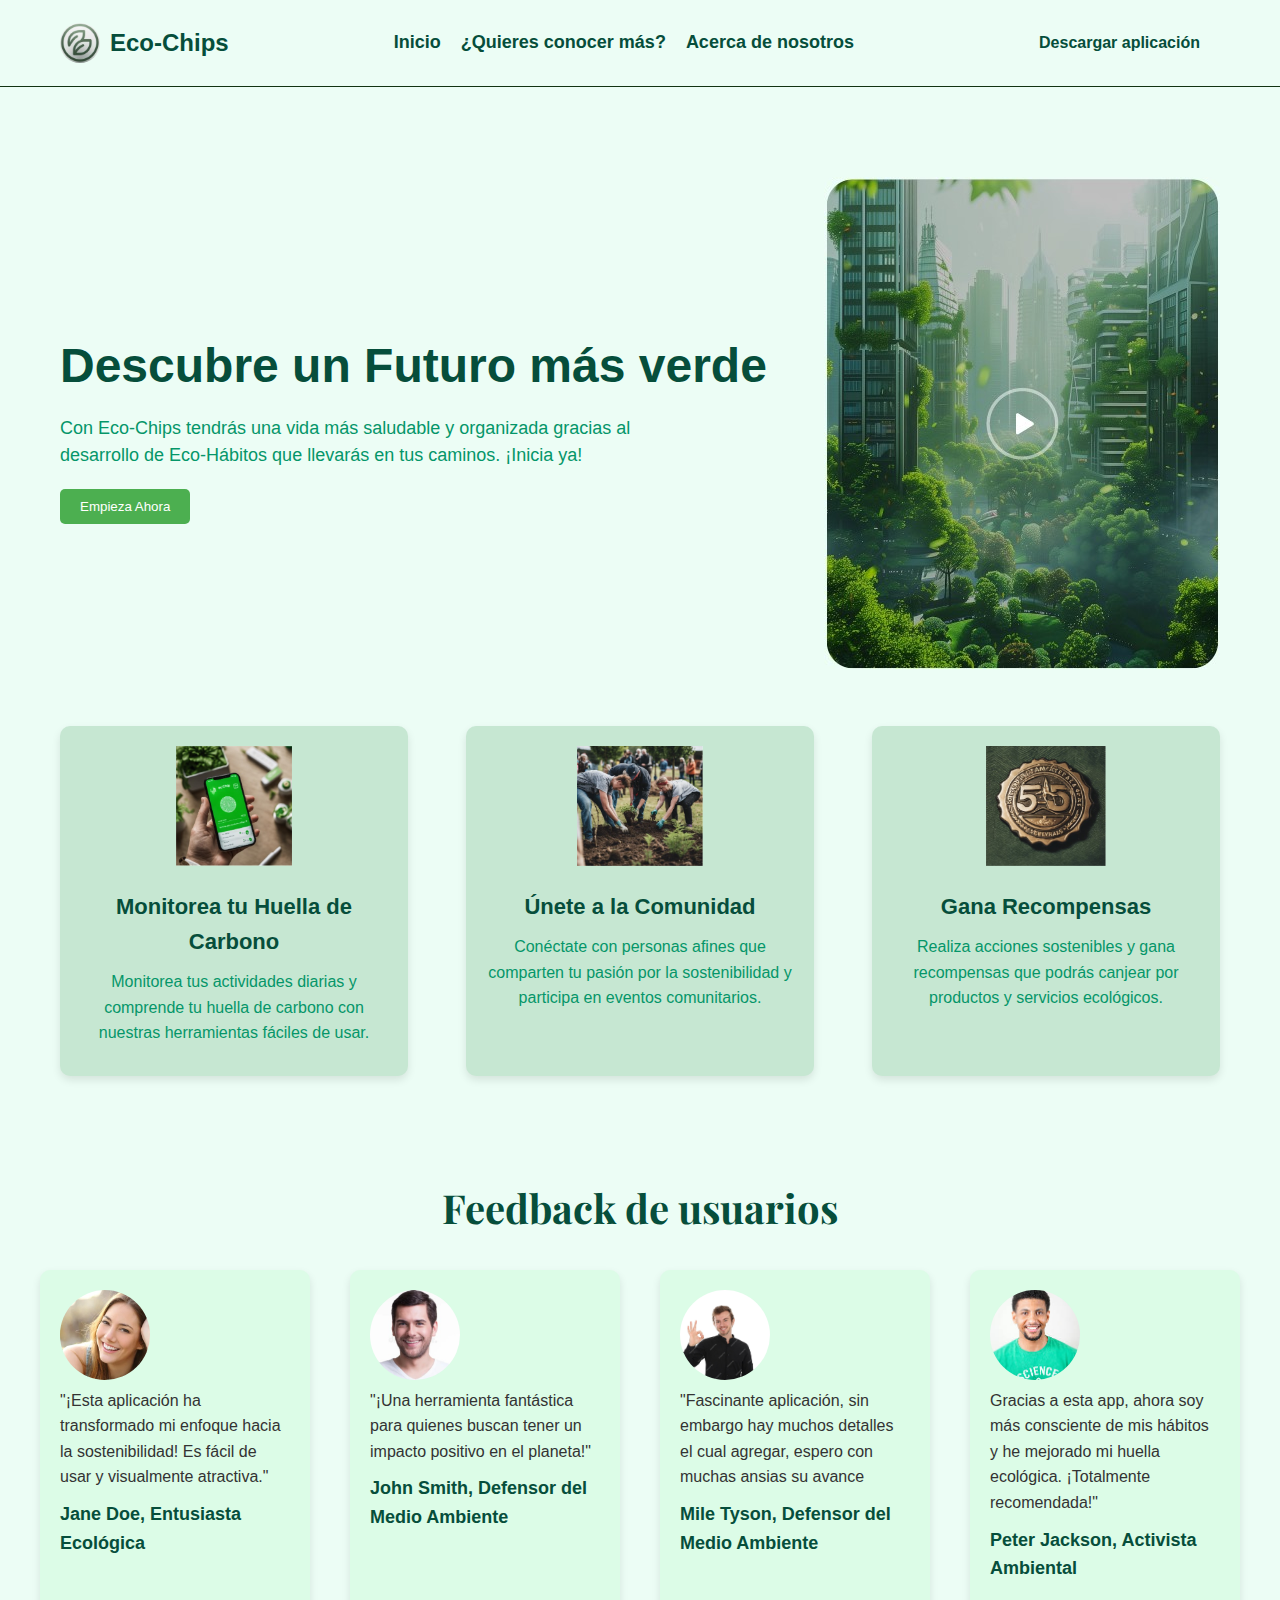
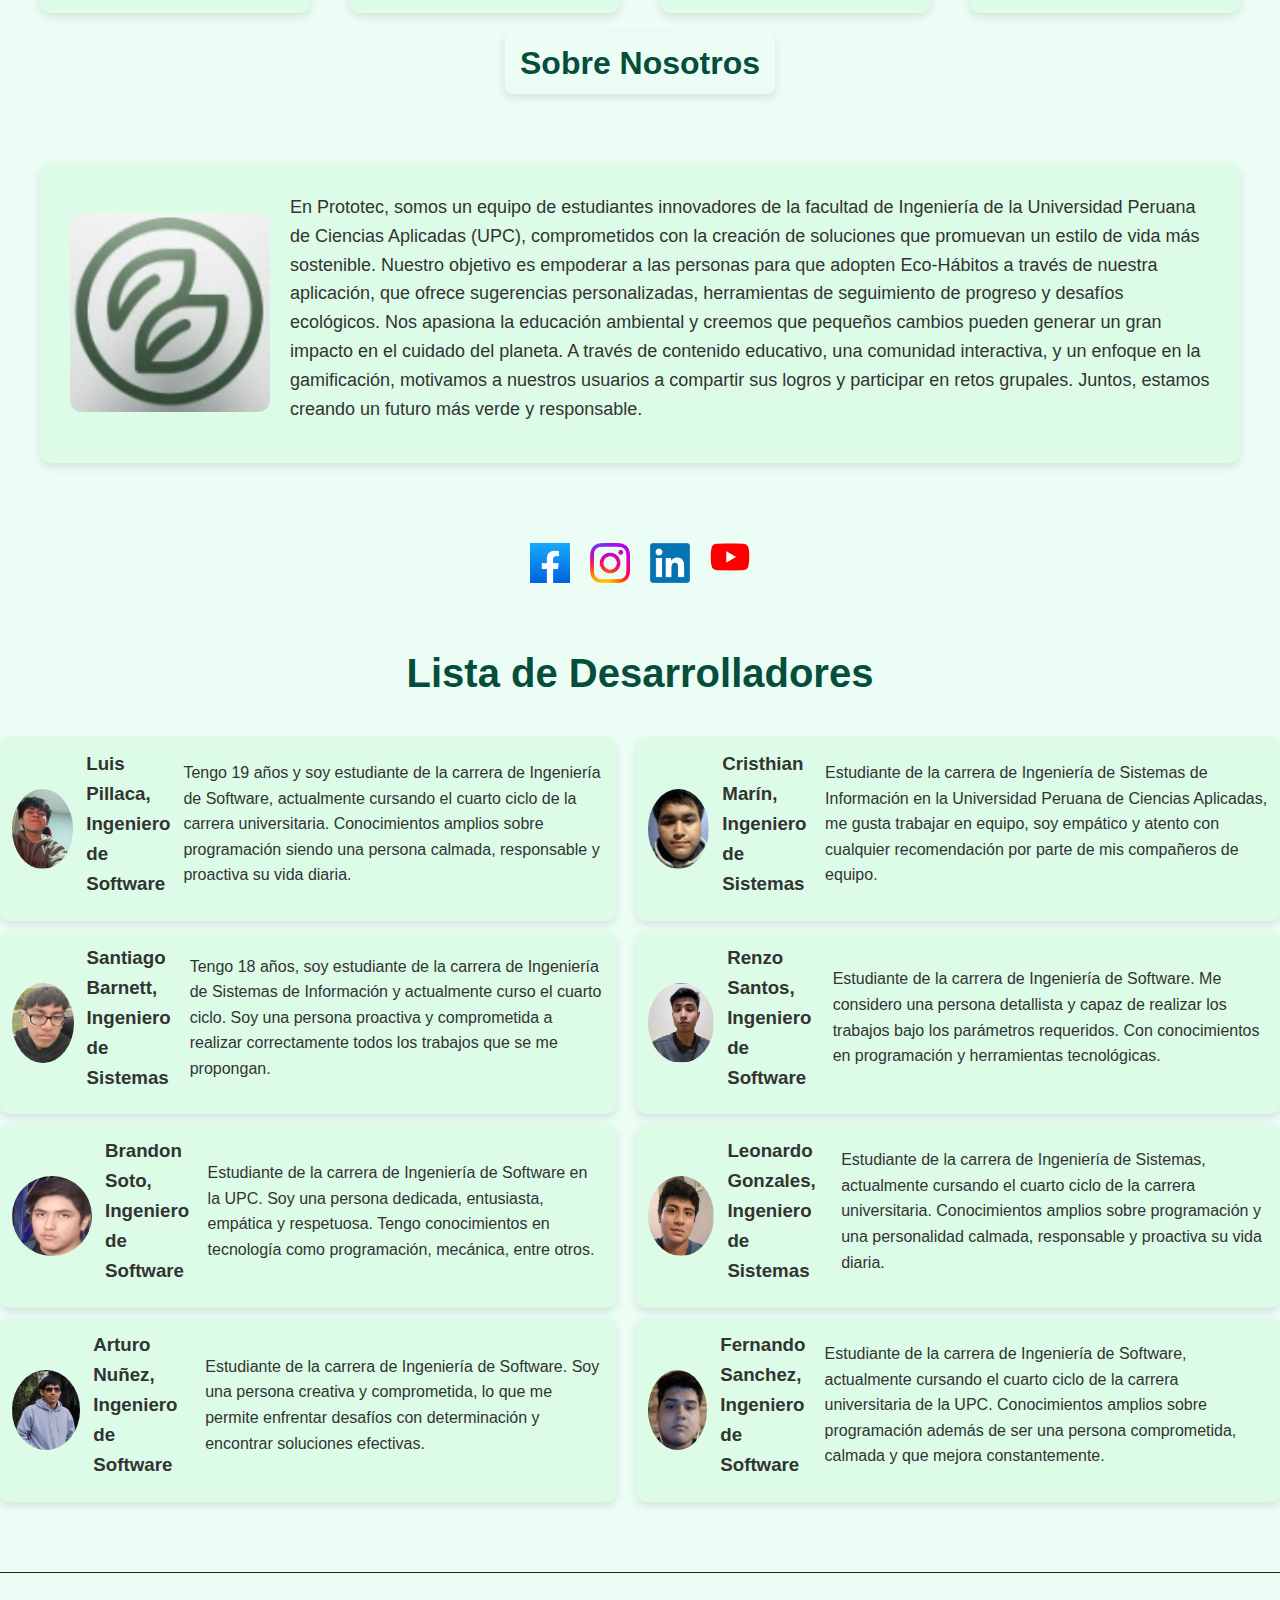
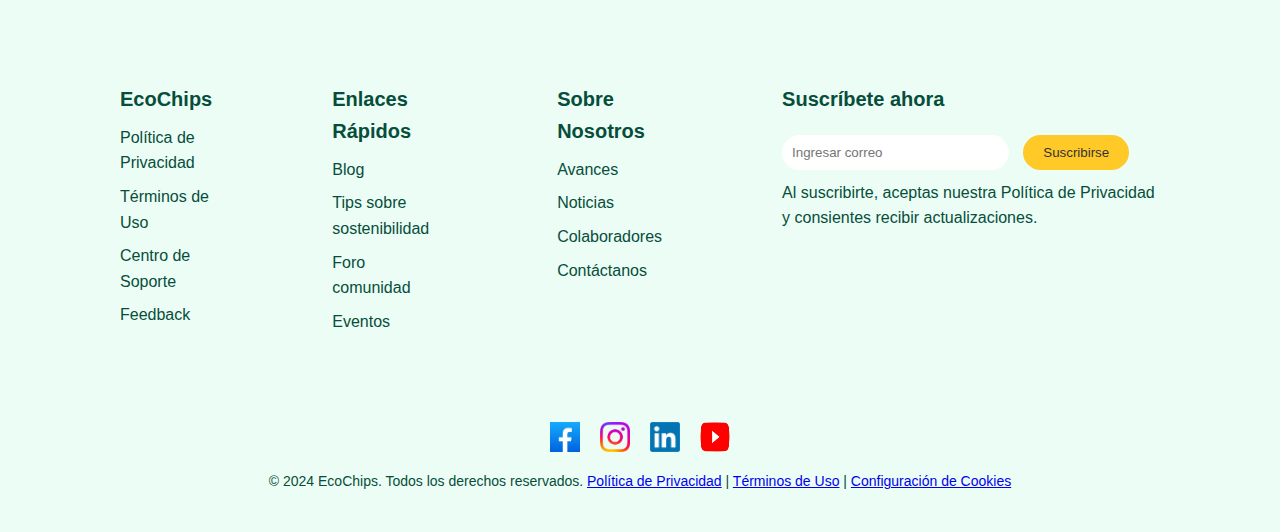
==== commit 873247cf: "Version Final" ====
--- a/index.html
+++ b/index.html
@@ -40,7 +40,8 @@
                 <div class="Parte-1">
                     <h1>Descubre un Futuro más verde</h1>
                     <p>
-                        Únete a nosotros para promover un estilo de vida sostenible y generar un impacto positivo en el medio ambiente.
+                        Con Eco-Chips tendrás una vida más saludable y organizada gracias al desarrollo de Eco-Hábitos que llevarás en tus caminos. 
+                        ¡Inicia ya!
                     </p>
                     <button id="abrirModal">Empieza Ahora</button>
                 </div>
@@ -276,7 +277,7 @@
                             <li><a href="#">Avances</a></li>
                             <li><a href="https://elcomercio.pe/noticias/medio-ambiente/#google_vignette" target="_blank">Noticias</a></li>
                             <li><a href="#">Colaboradores</a></li>
-                            <li><a href="#">Contáctanos</a></li>
+                            <li><a href="#" id="contact">Contáctanos</a></li>
                         </ul>
                     </div>
                     <div class="footer-column">
@@ -306,7 +307,14 @@
                     © 2024 EcoChips. Todos los derechos reservados. <a href="#">Política de Privacidad</a> | <a href="#">Términos de Uso</a> | <a href="#">Configuración de Cookies</a>
                 </div>
             </footer> 
-
+            <div class="modalcontact" id="contactmodal">
+                <div class="modal-contact-contend">
+                    <span class="cerrar" onclick="closeModal('contactmodal')">&times;</span>
+                    <h3>Eco Chips</h3>
+                    <p><strong>Teléfono:</strong> (01) 2354523</p>
+                    <p><strong>Dirección:</strong> Av. Benavides 201</p>
+                </div>
+            </div>
             <script src="Assets/Scripts/main.js"></script>
         </main>
    </body>
--- a/Assets/Styles/index.css
+++ b/Assets/Styles/index.css
@@ -108,6 +108,7 @@
         margin-bottom: 20px;
         max-width: 600px;
         line-height: 1.5;
+        justify-content: center;
         color: #059669;
     }
 
@@ -228,7 +229,7 @@
         height: auto;
     }
 
-    /* Sección Sobre Nosotros */
+ 
     .SobreNosotros-section {
         background-color: #ECFDF5; 
         position: relative; 
@@ -248,13 +249,13 @@
         background-color: #DCFCE7; 
     }
     .SobreNosotros-logo {
-        width: 180px; /* Ajustado para que no sea tan grande */
+        width: 180px; 
         height: auto;
     }
     .EcoChips-logo {
         width: 200px; 
         height: auto;
-        border-radius: 12px; /* Bordes ligeramente redondeados */
+        border-radius: 12px; 
     }
 
     .SobreNosotros-text {
@@ -268,7 +269,7 @@
         transform: translateX(-50%); 
         font-size: 32px; 
         font-weight: bold;
-        color: #027a23; 
+        color: #064E3B; 
         padding: 5px 15px; 
         border-radius: 8px; 
         box-shadow: 0 4px 10px rgba(0, 0, 0, 0.1); 
@@ -571,6 +572,36 @@
         background-color: #123312; 
         margin: 20px 0; 
     }
+    .modalcontact {
+        display: none;
+        position: fixed;
+        top: 0;
+        left: 0;
+        width: 100%;
+        height: 100%;
+        background-color: rgba(0, 0, 0, 0.5);
+        justify-content: center;
+        align-items: center;
+        z-index: 10;
+    }
+    
+    .modal-contact-contend {
+        background-color: #fff;
+        border-radius: 10px;
+        padding: 20px;
+        width: 300px;
+        text-align: center;
+        box-shadow: 0 4px 8px rgba(0, 0, 0, 0.3);
+    }
+    
+    .cerrar {
+        float: right;
+        font-size: 20px;
+        cursor: pointer;
+        color: red;
+        margin-top: -10px;
+        margin-right: -10px;
+    }
     @media (max-width: 768px) {
         .header-container {
             flex-direction: column;
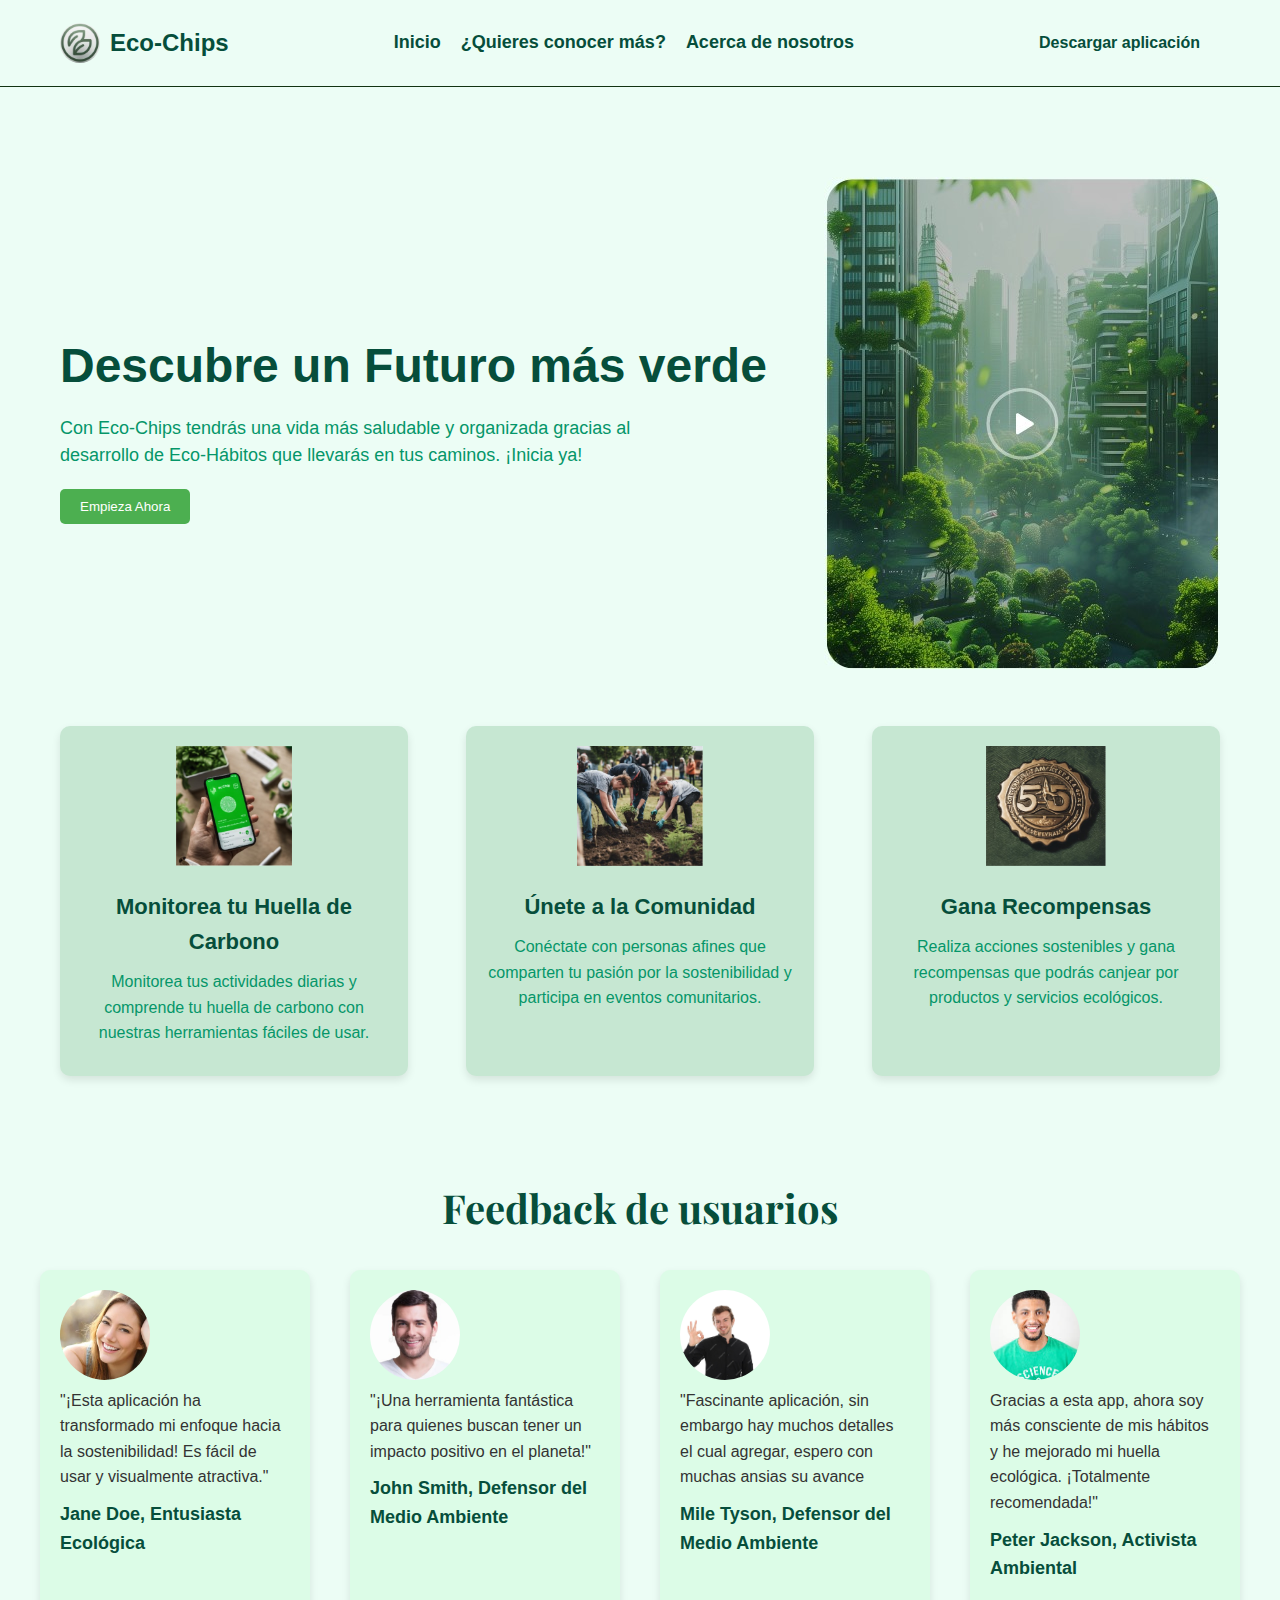
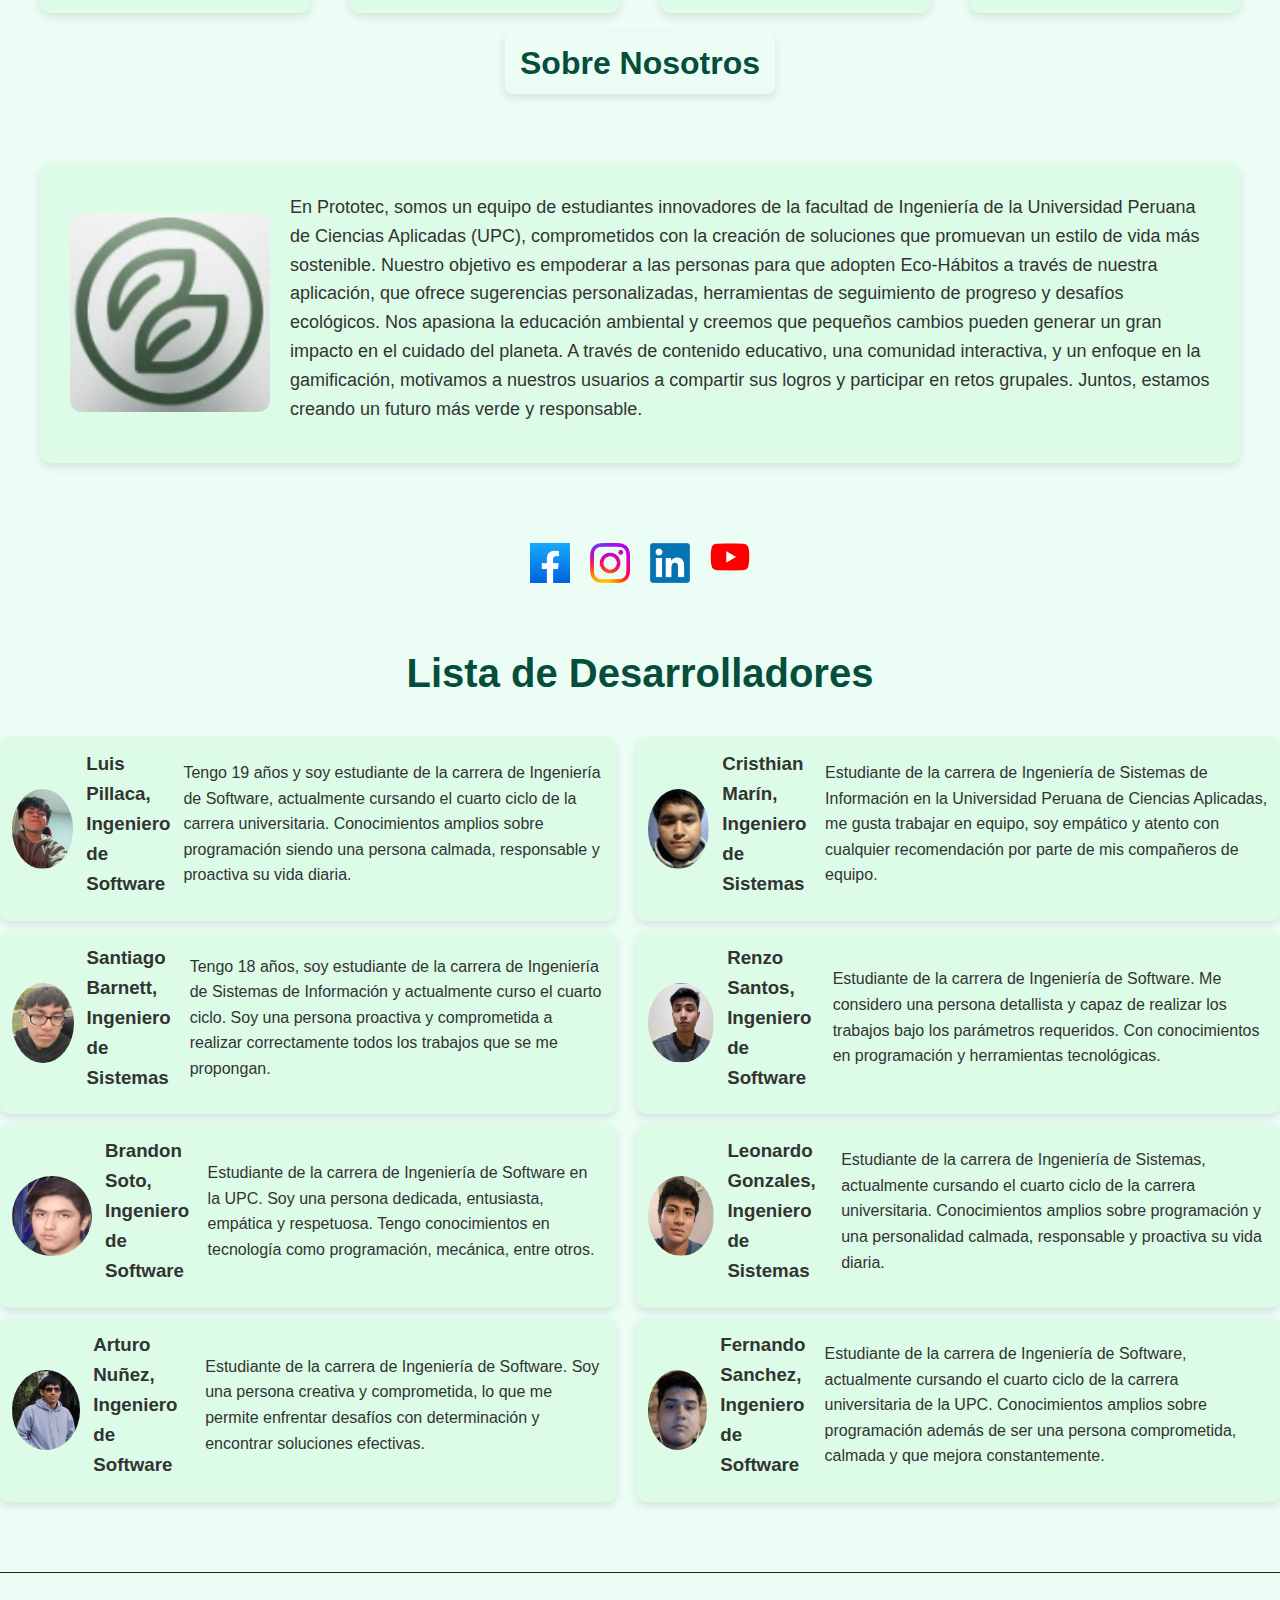
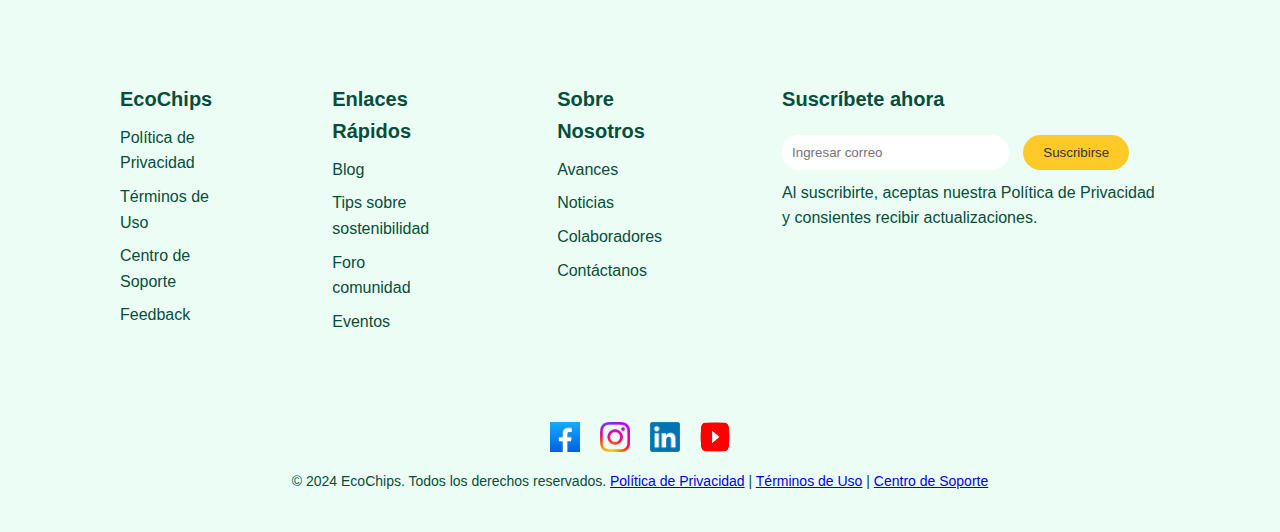
==== commit f6debe69: "Implementación Footer" ====
--- a/index.html
+++ b/index.html
@@ -256,27 +256,27 @@
                     <div class="footer-column">
                         <h4>EcoChips</h4>
                         <ul>
-                            <li><a id href="#">Política de Privacidad</a></li>
-                            <li><a href="#">Términos de Uso</a></li>
-                            <li><a href="#">Centro de Soporte</a></li>
+                            <li><a href="privacidad.html">Política de Privacidad</a></li>
+                            <li><a href="terminos.html">Términos de Uso</a></li>
+                            <li><a href="soporte.html">Centro de Soporte</a></li>
                             <li><a id="feed" href="#">Feedback</a></li>
                         </ul>
                     </div>
                     <div class="footer-column">
                         <h4>Enlaces Rápidos</h4>
                         <ul>
-                            <li><a href="#">Blog</a></li>
+                            <li><a href="https://sostenibleosustentable.com/es/derechos-sociales/blogs-sobre-sostenibilidad-mas-interesantes/" target="_blank">Blog</a></li>
                             <li><a href="https://www.conservation.org/la-naturaleza-nos-habla/tips-para-una-vida-sostenible" target="_blank">Tips sobre sostenibilidad</a></li>
                             <li><a href="#">Foro comunidad</a></li>
-                            <li><a href="#">Eventos</a></li>
+                            <li><a href="https://www.ostelea.com/evento-sostenible#:~:text=Un%20evento%20sostenible%20es%20aquel,responsables%20con%20los%20recursos%20naturales." target="_blank">Eventos</a></li>
                         </ul>
                     </div>
                     <div class="footer-column">
                         <h4>Sobre Nosotros</h4>
                         <ul>
-                            <li><a href="#">Avances</a></li>
+                            <li><a href="https://github.com/Santibu1/IHC-Grupo-3" target="_blank">Avances</a></li>
                             <li><a href="https://elcomercio.pe/noticias/medio-ambiente/#google_vignette" target="_blank">Noticias</a></li>
-                            <li><a href="#">Colaboradores</a></li>
+                            <li><a href="https://discord.gg/4f4ncmZw" target="_blank">Colaboradores</a></li>
                             <li><a href="#" id="contact">Contáctanos</a></li>
                         </ul>
                     </div>
@@ -304,12 +304,13 @@
                     </a>
                 </div>
                 <div class="copyright">
-                    © 2024 EcoChips. Todos los derechos reservados. <a href="#">Política de Privacidad</a> | <a href="#">Términos de Uso</a> | <a href="#">Configuración de Cookies</a>
+                    © 2024 EcoChips. Todos los derechos reservados. <a href="privacidad.html">Política de Privacidad</a> | <a href="terminos.html">Términos de Uso</a> | <a href="soporte.html">Centro de Soporte</a>
                 </div>
             </footer> 
             <div class="modalcontact" id="contactmodal">
                 <div class="modal-contact-contend">
                     <span class="cerrar" onclick="closeModal('contactmodal')">&times;</span>
+                    <img src="Assets/img/ecochips-logooo.jpg" alt="Eco Chips Logo" class="modal-logo">
                     <h3>Eco Chips</h3>
                     <p><strong>Teléfono:</strong> (01) 2354523</p>
                     <p><strong>Dirección:</strong> Av. Benavides 201</p>
--- a/Assets/Styles/index.css
+++ b/Assets/Styles/index.css
@@ -586,14 +586,26 @@
     }
     
     .modal-contact-contend {
-        background-color: #fff;
+        width: 300px; 
+        padding: 20px;
+        background-color: #ffffff;
         border-radius: 10px;
-        padding: 20px;
-        width: 300px;
-        text-align: center;
-        box-shadow: 0 4px 8px rgba(0, 0, 0, 0.3);
-    }
-    
+        box-shadow: 0 4px 8px rgba(0, 0, 0, 0.2);
+        position: relative; 
+        text-align: center; 
+        overflow: visible; 
+    }
+    .modal-logo {
+        width: 80px; 
+        height: auto;
+        margin: 0 auto;
+        display: block;
+        margin-bottom: 15px; 
+        border-radius: 50%; 
+        background-color: #f9f9f9; 
+        padding: 5px; 
+        box-shadow: 0 4px 6px rgba(0, 0, 0, 0.1); 
+    }
     .cerrar {
         float: right;
         font-size: 20px;
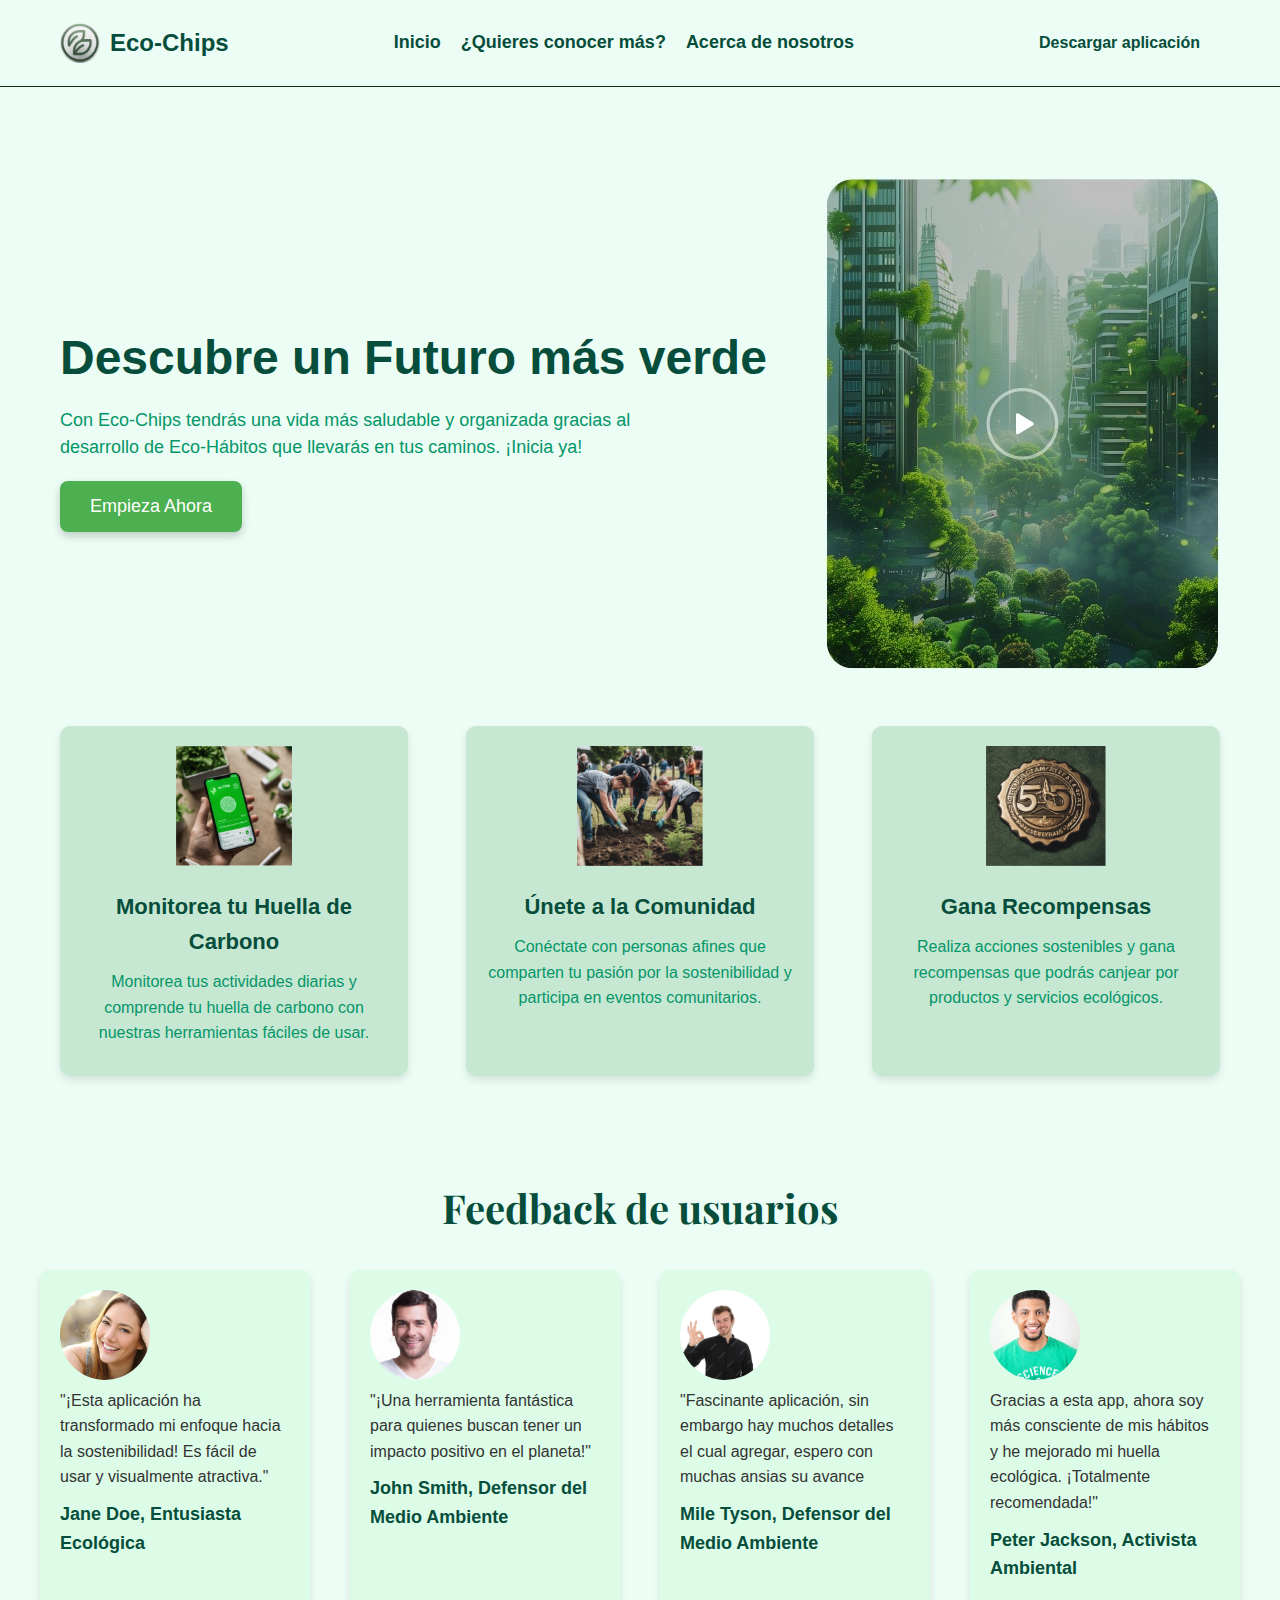
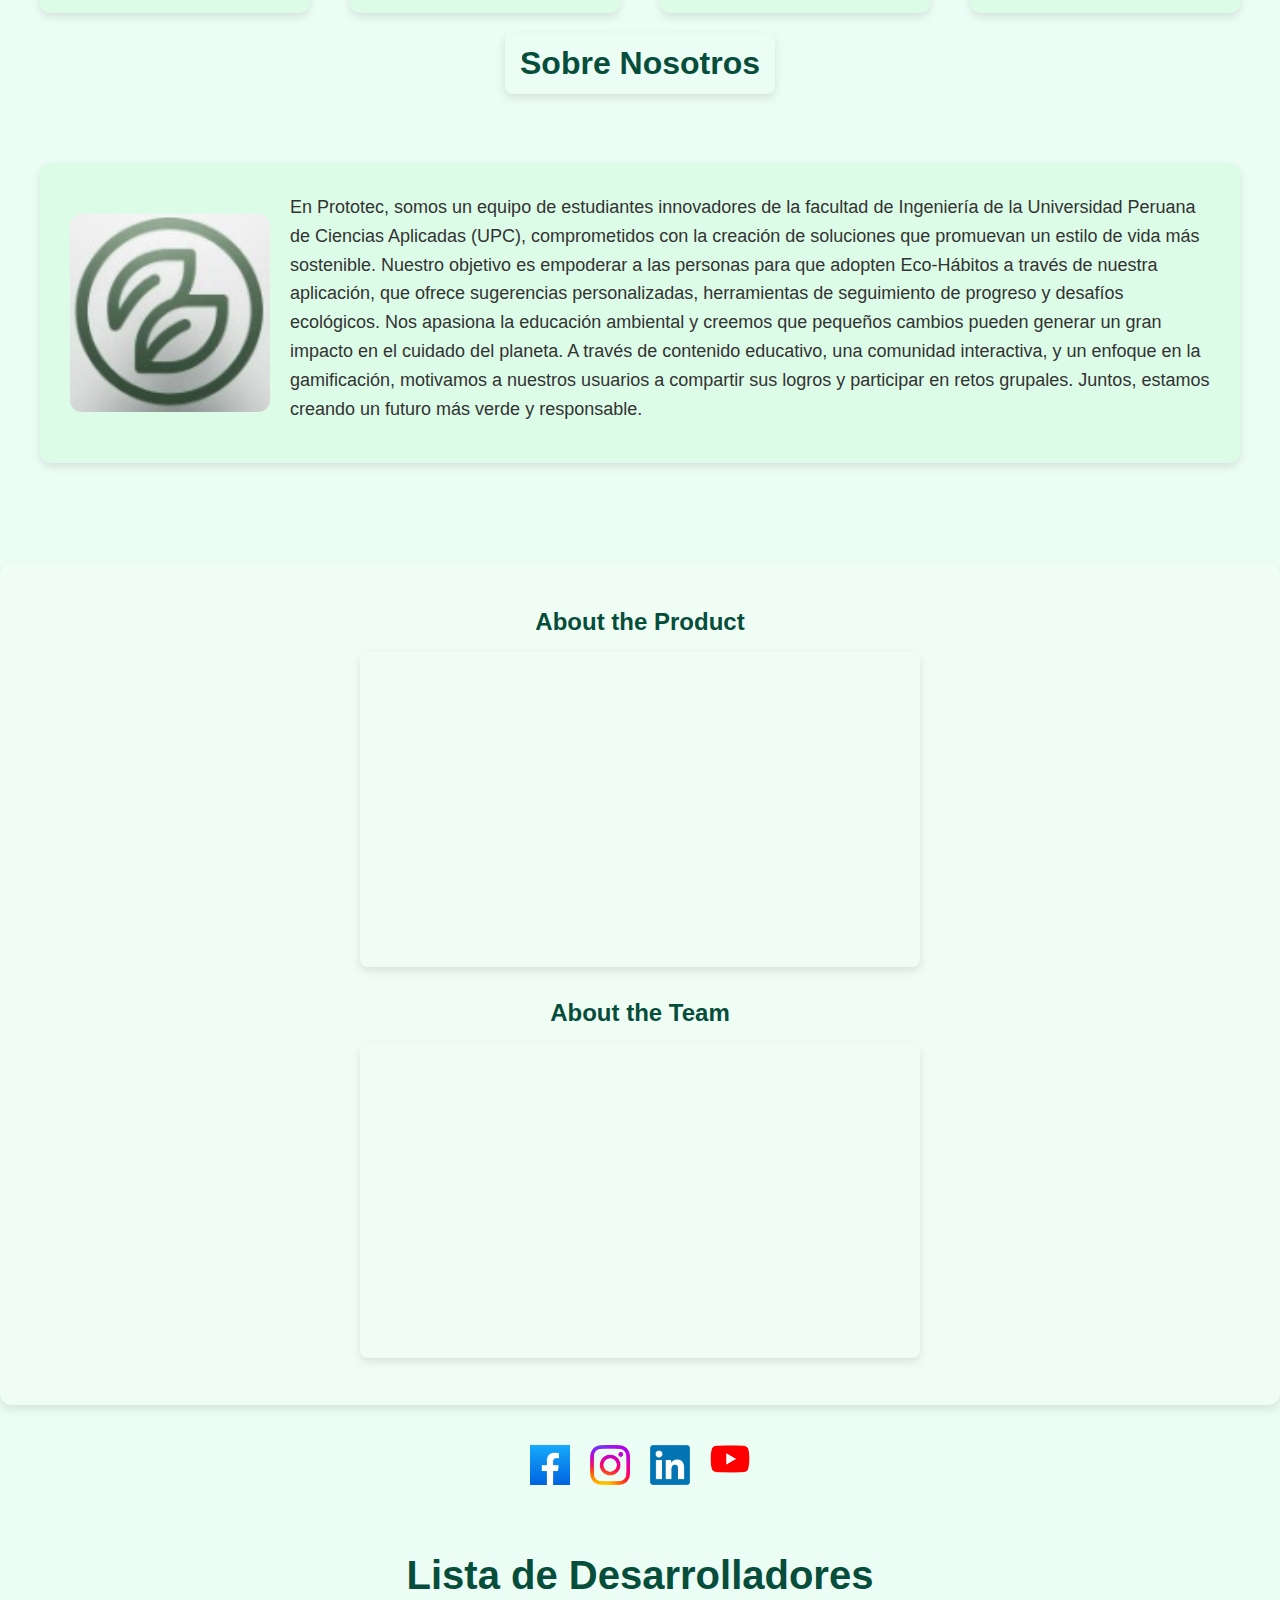
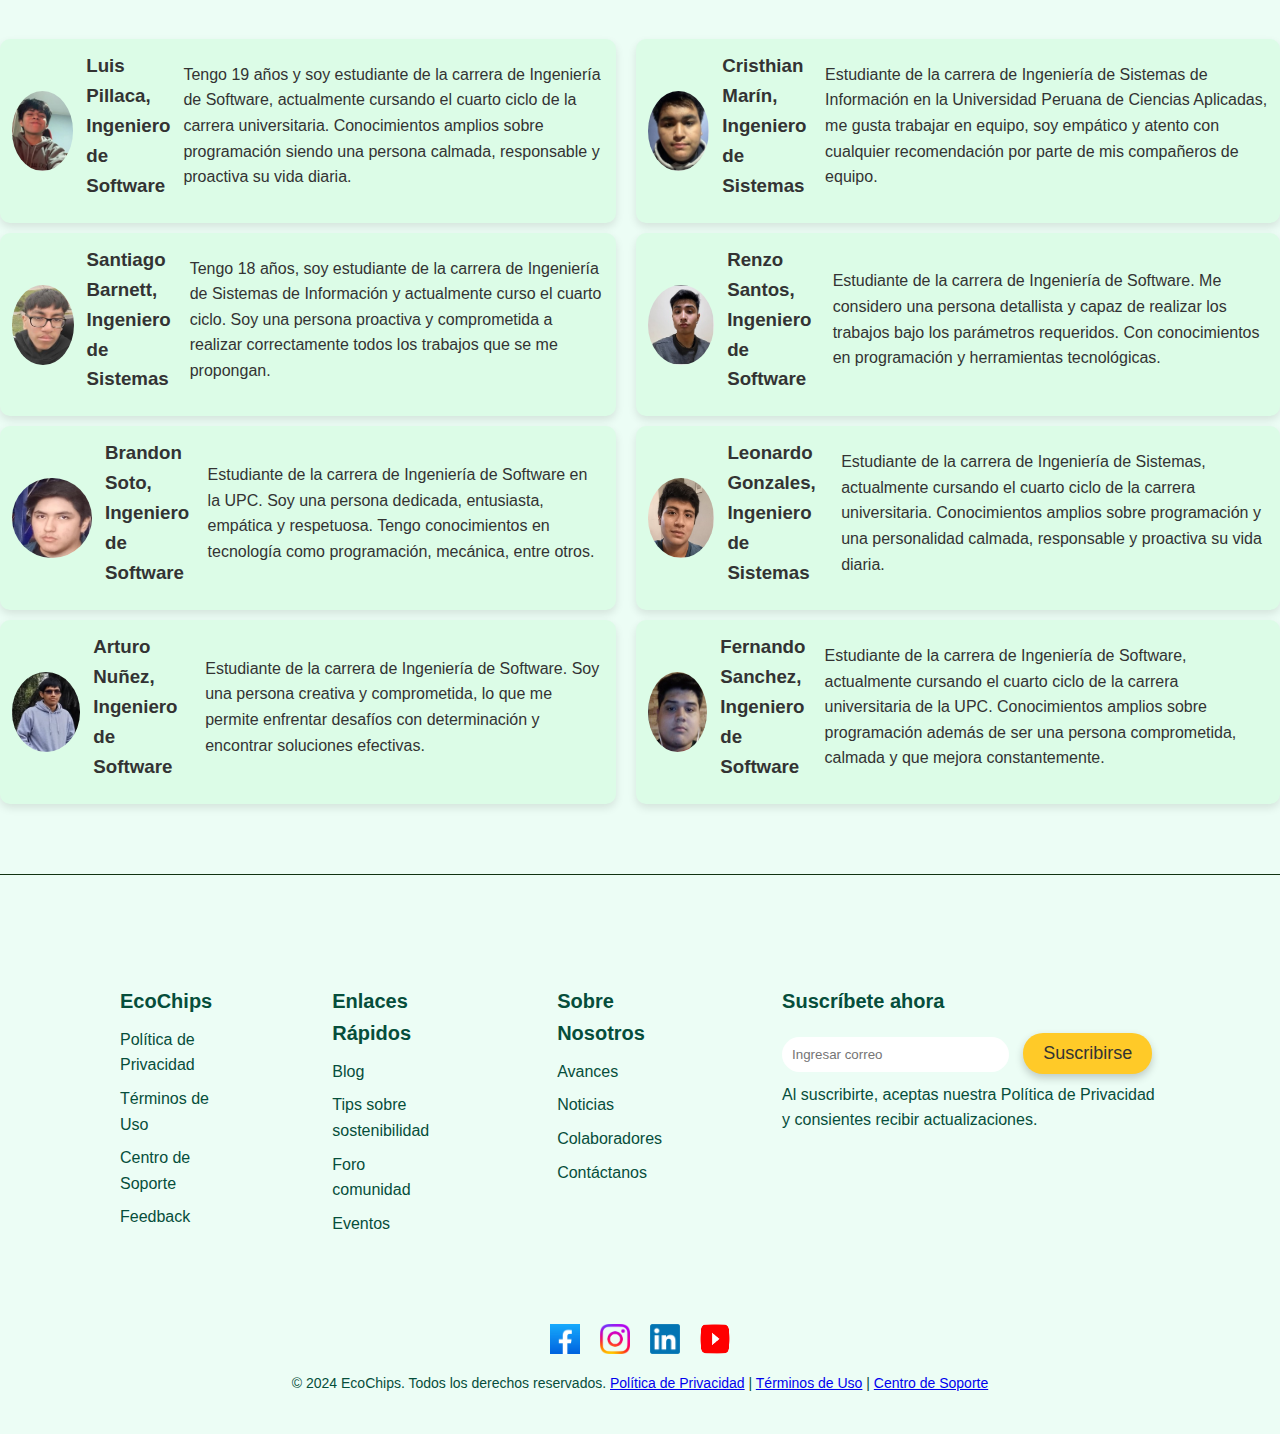
==== commit eb265922: "Implementación videos about" ====
--- a/index.html
+++ b/index.html
@@ -182,6 +182,17 @@
                     </div>
                 </div>
             </section>
+            <section class="videos-section">
+                <div class="video-container">
+                    <h3>About the Product</h3>
+                    <iframe width="560" height="315" src="https://www.youtube.com/embed/watch?v=2sAJfvCYBfc" title="About the Product" frameborder="0" allow="accelerometer; autoplay; clipboard-write; encrypted-media; gyroscope; picture-in-picture" allowfullscreen></iframe>
+                </div>
+                <div class="video-container">
+                    <h3>About the Team</h3>
+                    <iframe width="560" height="315" src="https://www.youtube.com/embed/watch?v=A03yRfdCyDk&ab_channel=LeonardoJoelGonzalesRuiz" title="About the Team" frameborder="0" allow="accelerometer; autoplay; clipboard-write; encrypted-media; gyroscope; picture-in-picture" allowfullscreen></iframe>
+                </div>
+            </section>
+            
             <footer>
                 <div class="logos-sociales">
                         <a href="https://www.facebook.com/profile.php?id=61568645767958" target="_blank">
--- a/Assets/Styles/index.css
+++ b/Assets/Styles/index.css
@@ -166,16 +166,20 @@
     button {
         background-color: #4CAF50;
         color: white;
-        padding: 10px 20px;
+        padding: 15px 30px;
         border: none;
-        border-radius: 5px;
+        border-radius: 8px;
         cursor: pointer;
-    }
-
+        font-size: 18px;
+        transition: background-color 0.3s, transform 0.2s, box-shadow 0.3s;
+        box-shadow: 0 4px 8px rgba(0, 0, 0, 0.2); 
+    }
+    
     button:hover {
         background-color: #45a049;
-    }
-
+        transform: scale(1.05); 
+        box-shadow: 0 6px 12px rgba(0, 0, 0, 0.3); 
+    }
     form input {
         width: 90%;
         padding: 10px;
@@ -300,7 +304,34 @@
     .logos-sociales img:hover {
         transform: scale(1.1);
     }
-
+    .videos-section {
+        text-align: center; /* Centrar el contenido */
+        margin: 40px auto;
+        padding: 20px;
+        background-color: #F0FDF4; /* Fondo ligero */
+        border-radius: 12px;
+        box-shadow: 0 4px 10px rgba(0, 0, 0, 0.1); /* Sombra */
+    }
+    
+    .video-container {
+        margin: 20px 0; /* Espaciado entre videos */
+    }
+    
+    .video-container h3 {
+        font-size: 24px;
+        color: #064E3B;
+        margin-bottom: 10px;
+        font-family: 'Arial', sans-serif;
+    }
+    
+    iframe {
+        width: 80%;
+        max-width: 560px; /* Ancho máximo para pantallas grandes */
+        height: 315px;
+        border-radius: 8px;
+        box-shadow: 0 4px 10px rgba(0, 0, 0, 0.1);
+    }
+    
     /* Sección principal de tarjetas */
     .main-section {
         max-width: 1200px;
@@ -614,17 +645,17 @@
         margin-top: -10px;
         margin-right: -10px;
     }
-    @media (max-width: 768px) {
+    @media (max-width: 1024px) {
         .header-container {
             flex-direction: column;
             text-align: center;
         }
 
-        .card-container {
+        .card-container { 
             flex-direction: column;
             gap: 10px;
         }
-
+    
         .card {
             width: 100%;
         }
@@ -640,14 +671,44 @@
 
         .feedback-container {
             flex-direction: column;
-            gap: 20px;
+            gap: 10px;
         }
 
         .feedback-card {
-            width: 90%;
+            width: 100%;
         }
 
         .Lista {
             flex-direction: column;
         }
+        .footer-content {
+            flex-direction: column; /* Cambia el diseño a una columna */
+            align-items: center;
+        }
+    
+        .footer-column {
+            text-align: center; /* Centra el contenido */
+            flex: 1 1 100%; /* Ocupa todo el ancho disponible */
+        }
+    
+        .subscribe-form {
+            display: flex;
+            flex-direction: column;
+            align-items: center;
+        }
+    
+        .subscribe-form input {
+            width: 90%; /* Ajusta el ancho del input */
+            margin-bottom: 10px;
+        }
+    
+        .social-icons {
+            flex-wrap: wrap; /* Permite que los íconos se acomoden en varias filas si es necesario */
+        }
+    
+        .copyright {
+            text-align: center;
+            margin-top: 10px;
+            font-size: 12px;
+        }
     }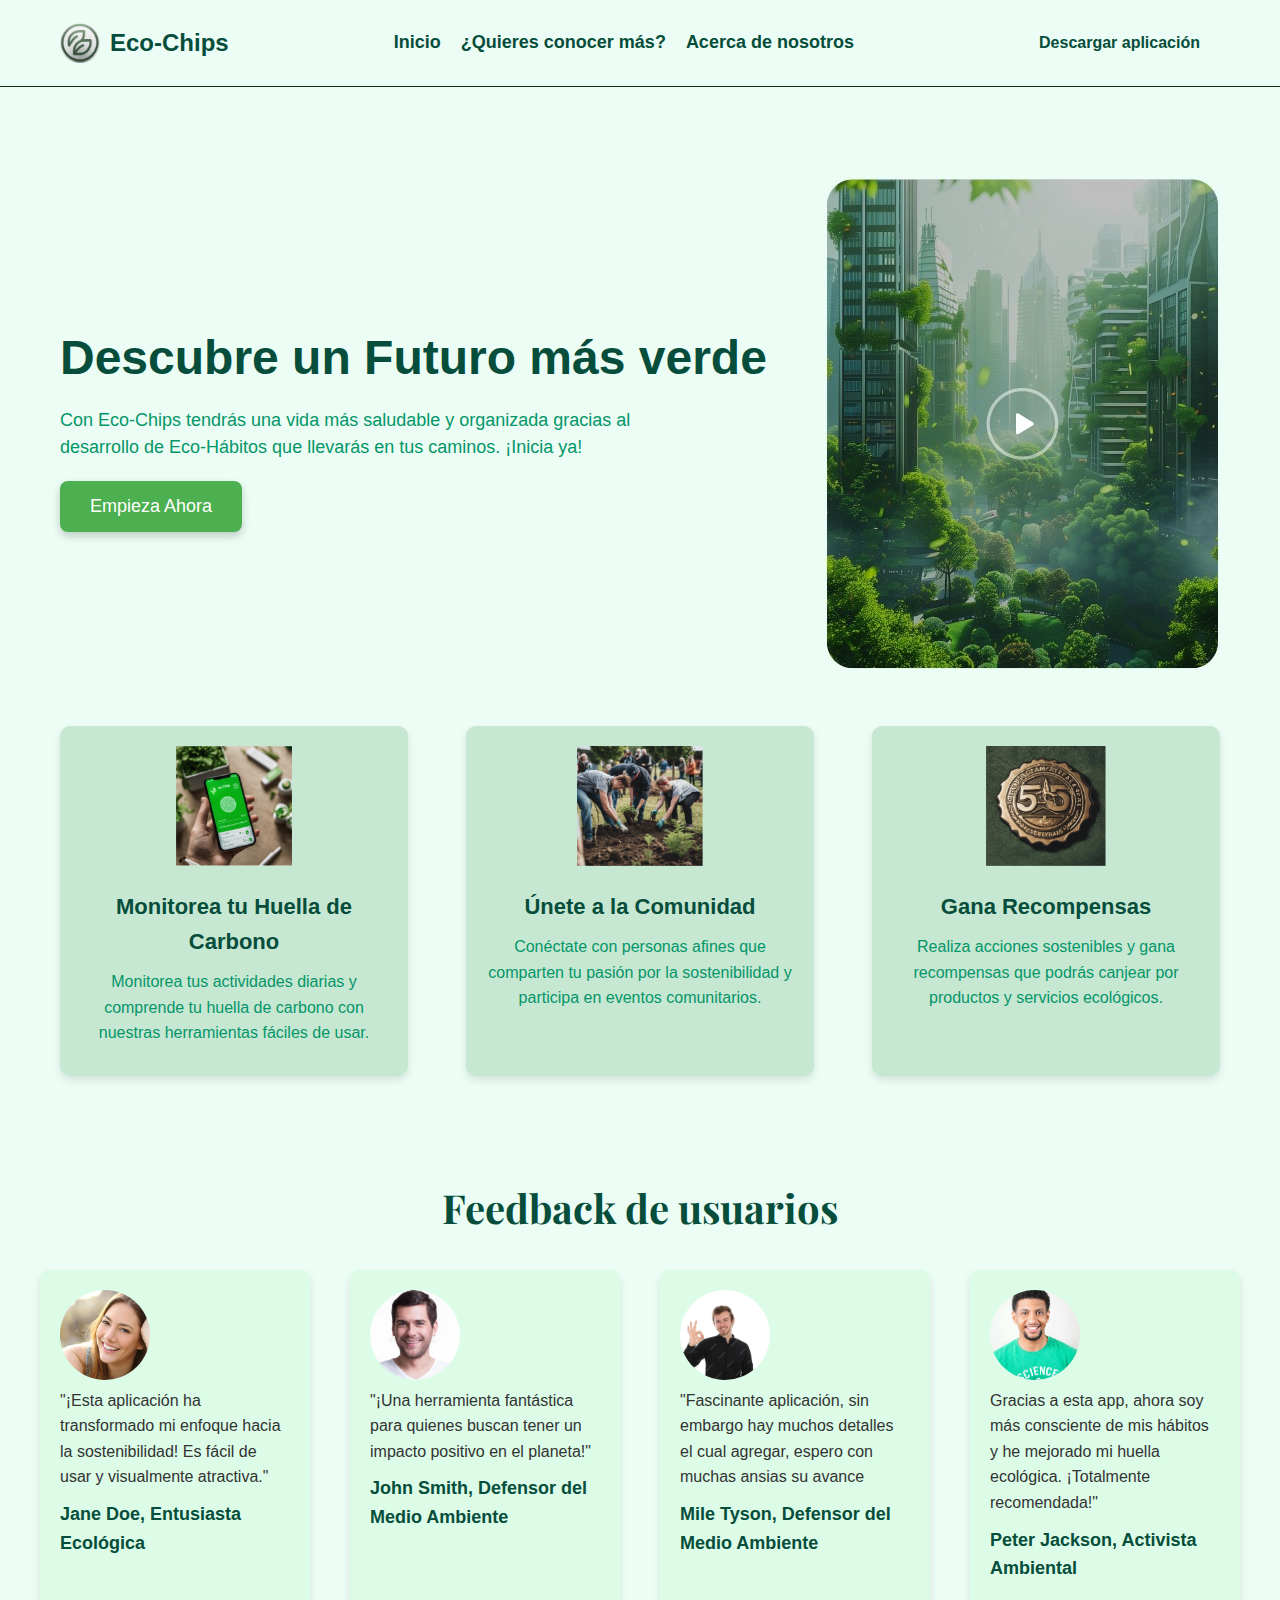
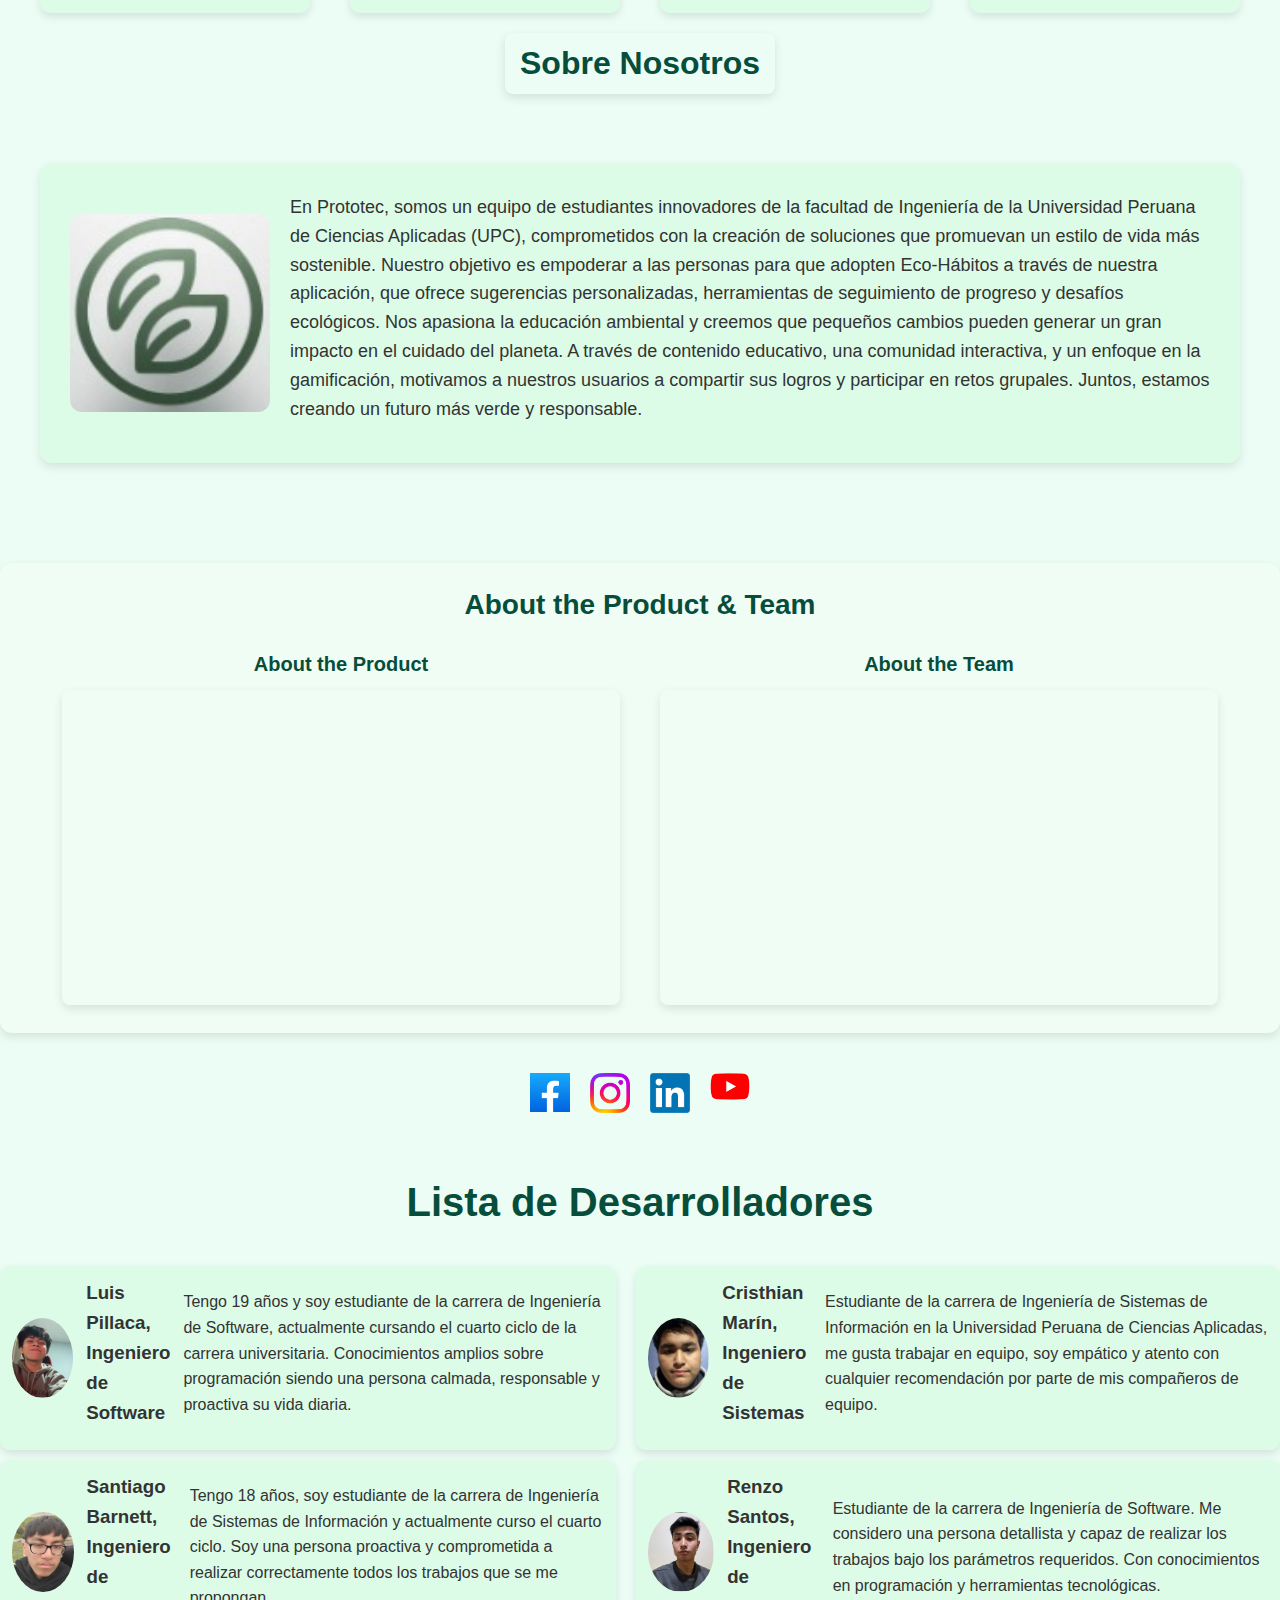
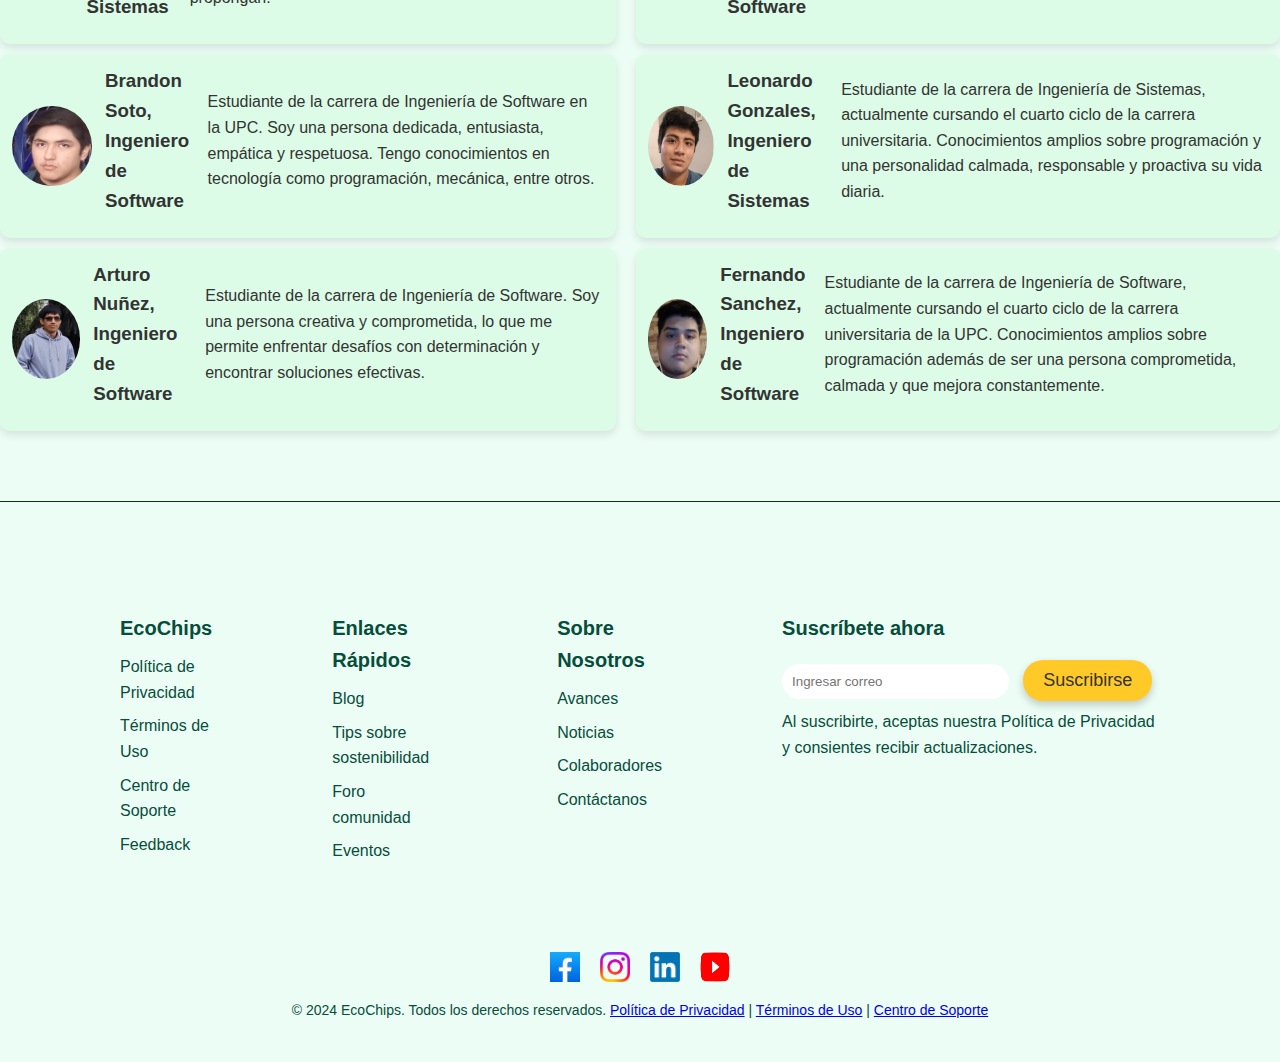
==== commit 850e9274: "Version Final-Implementación About" ====
--- a/index.html
+++ b/index.html
@@ -183,14 +183,17 @@
                 </div>
             </section>
             <section class="videos-section">
+                <h2>About the Product & Team</h2>
                 <div class="video-container">
-                    <h3>About the Product</h3>
-                    <iframe width="560" height="315" src="https://www.youtube.com/embed/watch?v=2sAJfvCYBfc" title="About the Product" frameborder="0" allow="accelerometer; autoplay; clipboard-write; encrypted-media; gyroscope; picture-in-picture" allowfullscreen></iframe>
-                </div>
-                <div class="video-container">
-                    <h3>About the Team</h3>
-                    <iframe width="560" height="315" src="https://www.youtube.com/embed/watch?v=A03yRfdCyDk&ab_channel=LeonardoJoelGonzalesRuiz" title="About the Team" frameborder="0" allow="accelerometer; autoplay; clipboard-write; encrypted-media; gyroscope; picture-in-picture" allowfullscreen></iframe>
-                </div>
+                    <div class="video-box">
+                        <h3>About the Product</h3>
+                        <iframe width="560" height="315" src="https://www.youtube.com/embed/2sAJfvCYBfc" title="About the Product" frameborder="0" allow="accelerometer; autoplay; clipboard-write; encrypted-media; gyroscope; picture-in-picture" allowfullscreen></iframe>
+                    </div>
+                    <div class="video-box">
+                        <h3>About the Team</h3>
+                        <iframe width="560" height="315" src="https://www.youtube.com/embed/A03yRfdCyDk" title="About the Team" frameborder="0" allow="accelerometer; autoplay; clipboard-write; encrypted-media; gyroscope; picture-in-picture" allowfullscreen></iframe>
+                    </div>
+                </div>                                          
             </section>
             
             <footer>
--- a/Assets/Styles/index.css
+++ b/Assets/Styles/index.css
@@ -1,714 +1,727 @@
 
-    * {
-        margin: 0;
-        padding: 0;
-        box-sizing: border-box;
-        font-family: 'Lato', sans-serif;
-    }
-
-    body {
-        background-color: #ECFDF5;
-        color: #333;
-        line-height: 1.6;
-    }
-
-    h1, h2, h3, h4, p {
-        margin-bottom: 10px;
-    }
-
-    /* Estilo de encabezado */
-    header {
-        background-color: #ECFDF5;
-        padding: 20px 0;
-        color: #064E3B;
-    }
-
+* {
+    margin: 0;
+    padding: 0;
+    box-sizing: border-box;
+    font-family: 'Lato', sans-serif;
+}
+
+body {
+    background-color: #ECFDF5;
+    color: #333;
+    line-height: 1.6;
+}
+
+h1, h2, h3, h4, p {
+    margin-bottom: 10px;
+}
+
+/* Estilo de encabezado */
+header {
+    background-color: #ECFDF5;
+    padding: 20px 0;
+    color: #064E3B;
+}
+
+.header-container {
+    display: flex;
+    justify-content: space-between;
+    align-items: center;
+    max-width: 1200px;
+    margin: 0 auto;
+    padding: 0 20px;
+}
+
+.logo {
+    display: flex;
+    align-items: center;
+}
+
+.logo img {
+    width: 40px;
+    margin-right: 10px;
+    border-radius: 50%; 
+}
+
+.logo span {
+    font-size: 24px;
+    font-weight: bold;
+}
+
+nav ul {
+    list-style: none;
+    display: flex;
+    gap: 20px;
+}
+
+nav ul li a {
+    color: #064E3B;
+    text-decoration: none;
+    font-size: 18px;
+    font-weight: bold;
+}
+
+nav ul li a:hover {
+    text-decoration: underline;
+}
+
+/* Botón de descarga */
+.download-app {
+    display: flex;
+    align-items: center;
+}
+
+.download-button {
+    background-color: #ECFDF5;
+    color: #064E3B;
+    padding: 10px 20px;
+    border-radius: 20px;
+    text-decoration: none;
+    font-weight: bold;
+}
+
+.download-button:hover {
+    background-color: #98b6a8;
+}
+
+/* Sección de inicio */
+.Inicio-Pagina {
+    display: flex;
+    justify-content: space-between;
+    align-items: center;
+    max-width: 1200px;
+    margin: 50px auto;
+    padding: 0 20px;
+}
+.Inicio-Pagina img {
+    max-width: 100%;
+    height: auto;
+    border-radius: 10px;
+}
+.Parte-1 h1 {
+    font-size: 48px;
+    color: #064E3B;
+}
+
+.Parte-1 p {
+    font-size: 18px;
+    margin-bottom: 20px;
+    max-width: 600px;
+    line-height: 1.5;
+    justify-content: center;
+    color: #059669;
+}
+
+.Parte-1 h4 {
+    color: #ffffff;
+    font-size: 15px;
+    cursor: pointer;
+    padding: 5px 20px;
+    margin-right: 10px;
+    width: 40%;
+    border-radius: 20px;
+    text-decoration: none;
+    font-weight: bold;
+    background-color: #65A30D
+    
+}
+.modal {
+    display: none;
+    position: fixed;
+    z-index: 1;
+    left: 0;
+    top: 0;
+    width: 100%;
+    height: 100%;
+    overflow: auto;
+    background-color: rgba(0, 0, 0, 0.5);
+    transition: opacity 0.3s ease;
+}
+
+.contenido-modal {
+    background-color: #fff;
+    margin: 10% auto;
+    padding: 20px;
+    border-radius: 5px;
+    width: 80%;
+    max-width: 400px;
+    text-align: center;
+}
+
+.cerrar {
+    color: #aaa;
+    float: right;
+    font-size: 28px;
+    font-weight: bold;
+    cursor: pointer;
+}
+
+.cerrar:hover,
+.cerrar:focus {
+    color: black;
+    text-decoration: none;
+    cursor: pointer;
+}
+
+button {
+    background-color: #4CAF50;
+    color: white;
+    padding: 15px 30px;
+    border: none;
+    border-radius: 8px;
+    cursor: pointer;
+    font-size: 18px;
+    transition: background-color 0.3s, transform 0.2s, box-shadow 0.3s;
+    box-shadow: 0 4px 8px rgba(0, 0, 0, 0.2); 
+}
+
+button:hover {
+    background-color: #45a049;
+    transform: scale(1.05); 
+    box-shadow: 0 6px 12px rgba(0, 0, 0, 0.3); 
+}
+form input {
+    width: 90%;
+    padding: 10px;
+    margin: 10px 0;
+    border: 1px solid #ccc;
+    border-radius: 5px;
+}
+
+form input.valid {
+    border-color: #4CAF50;
+}
+
+form input.invalid {
+    border-color: #f44336;
+}
+
+input:focus {
+    border-color: #4CAF50;
+    outline: none;
+}
+
+p a {
+    color: #4CAF50;
+    font-weight: bold;
+    text-decoration: none;
+}
+
+p a:hover {
+    color: #45a049;
+}
+
+.mensaje-error {
+    color: red;
+    font-size: 0.9em;
+    margin-top: 5px;
+    display: none;
+    text-align: left;
+}
+
+/* Estilo para el cambio entre Login y Registro */
+#formularioRegistro {
+    display: none;
+}
+
+#formularioLogin {
+    display: block;
+}
+
+.Parte-2 img {
+    max-width: 100%;
+    height: auto;
+}
+
+
+.SobreNosotros-section {
+    background-color: #ECFDF5; 
+    position: relative; 
+    padding: 60px 20px; 
+}
+
+.SobreNosotros-box {
+    display: flex;
+    flex-direction: row; 
+    align-items: center; 
+    max-width: 1200px; 
+    margin: 40px auto 0; 
+    padding: 30px; 
+    border-radius: 12px; 
+    box-shadow: 0 4px 10px rgba(0, 0, 0, 0.1); 
+    gap: 20px; 
+    background-color: #DCFCE7; 
+}
+.SobreNosotros-logo {
+    width: 180px; 
+    height: auto;
+}
+.EcoChips-logo {
+    width: 200px; 
+    height: auto;
+    border-radius: 12px; 
+}
+
+.SobreNosotros-text {
+    flex: 1; 
+}
+
+.SobreNosotros-text h2 {
+    position: absolute; 
+    top: -30px; 
+    left: 50%; 
+    transform: translateX(-50%); 
+    font-size: 32px; 
+    font-weight: bold;
+    color: #064E3B; 
+    padding: 5px 15px; 
+    border-radius: 8px; 
+    box-shadow: 0 4px 10px rgba(0, 0, 0, 0.1); 
+    font-family: 'Arial', sans-serif;
+}
+
+.SobreNosotros-text p {
+    font-size: 18px; /* Tamaño del texto */
+    line-height: 1.6; /* Espaciado entre líneas */
+    color: #333333; /* Color del texto */
+}
+
+.logos-sociales {
+    display: flex;
+    justify-content: center;
+    margin-top: 20px;
+    background-color: #ECFDF5;
+}
+
+.logos-sociales img {
+    width: 40px;
+    margin: 0 10px;
+    cursor: pointer;
+    transition: transform 0.3s ease;
+
+}
+
+.logos-sociales img:hover {
+    transform: scale(1.1);
+}
+.videos-section {
+    text-align: center;
+    margin: 40px auto;
+    padding: 20px;
+    background-color: #F0FDF4;
+    border-radius: 12px;
+    box-shadow: 0 4px 10px rgba(0, 0, 0, 0.1);
+}
+
+.videos-section h2 {
+    font-size: 28px;
+    color: #064E3B;
+    margin-bottom: 20px;
+}
+
+.video-container {
+    display: flex;
+    justify-content: center; 
+    gap: 40px; 
+    flex-wrap: wrap; 
+}
+
+.video-box {
+    text-align: center;
+    flex: 1;
+    max-width: 45%; 
+}
+
+.video-box h3 {
+    font-size: 20px;
+    color: #064E3B;
+    margin-bottom: 10px;
+}
+
+iframe {
+    width: 100%;
+    max-width: 560px; 
+    height: 315px;
+    border-radius: 8px;
+    box-shadow: 0 4px 10px rgba(0, 0, 0, 0.1);
+}
+/* Sección principal de tarjetas */
+.main-section {
+    max-width: 1200px;
+    margin: 50px auto;
+    padding: 0 20px;
+    text-align: center;
+}
+
+.card-container {
+    display: flex;
+    justify-content: space-between;
+    gap: 20px;
+}
+
+.card {
+    background-color: #c6e7d2;
+    border-radius: 10px;
+    box-shadow: 0 4px 8px rgba(0, 0, 0, 0.1);
+    padding: 20px;
+    width: 30%;
+    transition: transform 0.3s ease;
+}
+
+.card:hover {
+    transform: scale(1.05);
+}
+
+.card img {
+    max-width: 100%;
+    height: 120px;
+    margin-bottom: 15px;
+    object-fit: cover;
+}
+
+.card h3 {
+    font-size: 22px;
+    color: #064E3B;
+    margin-bottom: 10px;
+}
+
+.card p {
+    font-size: 16px;
+    color: #059669;
+}
+
+/* Feedback de usuarios */
+.feedback-section {
+    background-color: #ECFDF5;
+    padding: 50px 0;
+    text-align: center;
+}
+
+.feedback-section h2 {
+    color: #064E3B;
+    font-family: 'Playfair Display', serif;
+    font-size: 2.5rem;
+    margin-bottom: 30px;
+}
+
+.feedback-container {
+    display: flex;
+    justify-content: center;
+    gap: 40px; 
+    max-width: 1200px;
+    margin: 0 auto;
+    flex-wrap: wrap;
+}
+
+.feedback-card {
+    flex: 1; 
+    max-width: 300px; 
+    height: auto; 
+    text-align: left;
+    background-color: #DCFCE7; 
+    border-radius: 10px;
+    box-shadow: 0 4px 8px rgba(0, 0, 0, 0.1);
+    padding: 20px;
+    transition: transform 0.3s ease, box-shadow 0.3s ease;
+}
+
+.feedback-card:hover {
+    transform: translateY(-10px); /* Efecto al pasar el ratón */
+    box-shadow: 0 6px 12px rgba(0, 0, 0, 0.2);
+}
+
+.feedback-img {
+    width: 90px;
+    height: 90px;
+    border-radius: 50%;
+    object-fit: cover;
+    margin-right: 20px; 
+}
+
+.feedback-info {
+    flex: 1; 
+    text-align: left;
+}
+
+.feedback-info p {
+    font-size: 16px;
+    line-height: 1.6; /* Mejora la lectura */
+    margin-bottom: 10px;
+    color: #333; /* Contraste suave */
+}
+
+.feedback-info h4 {
+    text-align: left; 
+    font-size: 18px;
+    font-weight: bold;
+    color: #064E3B;
+    margin-top: 10px;
+}
+
+
+/* Sección de desarrolladores */
+.Desarrolladores-section {
+    background-color: #ECFDF5;
+    padding: 50px 0;
+    text-align: center;
+}
+
+.Desarrolladores-section h2 {
+    color: #064E3B;
+    font-size: 2.5rem;
+    font-weight: bold;
+    margin-bottom: 2rem;
+    font-family: 'Arial', sans-serif;
+}
+
+.Lista {
+    display: flex;
+    justify-content: center;
+    gap: 20px; 
+}
+
+.Columna {
+    display: flex;
+    flex-direction: column;
+    gap: 10px; 
+}
+
+.BoxDesarrolladores {
+    display: flex;
+    background-color: #DCFCE7;
+    border-radius: 10px;
+    box-shadow: 0 4px 8px rgba(0, 0, 0, 0.1);
+    padding: 12px;
+    text-align: left;
+    align-items: center; 
+    gap: 13px; 
+}
+
+.BoxDesarrolladores img {
+    width: 80px;
+    height: 80px;
+    border-radius: 50%;
+    object-fit: cover;
+}
+
+.Developer-info {
+    flex: 1; 
+}
+
+.Developer-info h3 {
+    color: #064E3B;
+    font-size: 13px;
+    margin-bottom: 10px;
+    text-align: center; 
+}
+
+.Developer-info p {
+    font-size: 9px;
+    color: #064E3B;
+    line-height: 1.5;
+}
+
+
+/* Footer */
+.footer-section {
+    background-color: #ECFDF5;
+    color: #064E3B;
+    padding: 30px ;
+}
+
+.footer-content {
+    max-width: 1200px;
+    margin: 0 auto;
+    padding: 0 20px;
+    display: flex;
+    justify-content: space-between;
+}
+.footer-column{
+    padding: 60px 
+}
+
+.footer-column h4 {
+    font-size: 20px;
+    margin-bottom: 10px;
+}
+
+.footer-column ul {
+    list-style: none;
+    padding: 0;
+}
+
+.footer-column ul li {
+    margin-bottom: 8px;
+}
+
+.footer-column ul li a {
+    color: #064E3B;
+    text-decoration: none;
+}
+
+.footer-column ul li a:hover {
+    text-decoration: underline;
+}
+
+.subscribe-form input {
+    color:#064E3B;
+    padding: 10px;
+    border-radius: 20px;
+    border: none;
+    margin-right: 10px;
+    width: 60%;
+}
+
+.subscribe-form button {
+    padding: 10px 20px;
+    border-radius: 20px;
+    border: none;
+    background-color: #ffca28;
+    color: #333;
+    cursor: pointer;
+}
+
+/* Social media icons */
+.social-icons {
+    display: flex;
+    justify-content: center;
+    margin-top: 20px;
+}
+
+.social-icons img {
+    width: 30px;  
+    height: 30px;
+    margin: 0 10px;
+    cursor: pointer;
+    transition: transform 0.3s ease;
+}
+
+.social-icons img:hover {
+    transform: scale(1.1); 
+}
+
+
+/* Estilo de copyright */
+.copyright {
+    text-align: center;
+    padding: 10px 0;
+    background-color: #ECFDF5;
+    color: #064E3B;
+    font-size:14px;
+}
+
+hr {
+    border: 0;
+    height: 1px;
+    background-color: #123312; 
+    margin: 20px 0; 
+}
+.modalcontact {
+    display: none;
+    position: fixed;
+    top: 0;
+    left: 0;
+    width: 100%;
+    height: 100%;
+    background-color: rgba(0, 0, 0, 0.5);
+    justify-content: center;
+    align-items: center;
+    z-index: 10;
+}
+
+.modal-contact-contend {
+    width: 300px; 
+    padding: 20px;
+    background-color: #ffffff;
+    border-radius: 10px;
+    box-shadow: 0 4px 8px rgba(0, 0, 0, 0.2);
+    position: relative; 
+    text-align: center; 
+    overflow: visible; 
+}
+.modal-logo {
+    width: 80px; 
+    height: auto;
+    margin: 0 auto;
+    display: block;
+    margin-bottom: 15px; 
+    border-radius: 50%; 
+    background-color: #f9f9f9; 
+    padding: 5px; 
+    box-shadow: 0 4px 6px rgba(0, 0, 0, 0.1); 
+}
+.cerrar {
+    float: right;
+    font-size: 20px;
+    cursor: pointer;
+    color: red;
+    margin-top: -10px;
+    margin-right: -10px;
+}
+@media (max-width: 1024px) {
     .header-container {
-        display: flex;
-        justify-content: space-between;
+        flex-direction: column;
+        text-align: center;
+    }
+
+    .card-container { 
+        flex-direction: column;
+        gap: 10px;
+    }
+
+    .card {
+        width: 100%;
+    }
+
+    .SobreNosotros-box {
+        flex-direction: column;
+        text-align: center;
+    }
+
+    .logos-sociales {
+        justify-content: center;
+    }
+
+    .feedback-container {
+        flex-direction: column;
+        gap: 10px;
+    }
+
+    .feedback-card {
+        width: 100%;
+    }
+
+    .Lista {
+        flex-direction: column;
+    }
+    .footer-content {
+        flex-direction: column; /* Cambia el diseño a una columna */
         align-items: center;
-        max-width: 1200px;
-        margin: 0 auto;
-        padding: 0 20px;
-    }
-
-    .logo {
-        display: flex;
-        align-items: center;
-    }
-
-    .logo img {
-        width: 40px;
-        margin-right: 10px;
-        border-radius: 50%; 
-    }
-
-    .logo span {
-        font-size: 24px;
-        font-weight: bold;
-    }
-
-    nav ul {
-        list-style: none;
-        display: flex;
-        gap: 20px;
-    }
-
-    nav ul li a {
-        color: #064E3B;
-        text-decoration: none;
-        font-size: 18px;
-        font-weight: bold;
-    }
-
-    nav ul li a:hover {
-        text-decoration: underline;
-    }
-
-    /* Botón de descarga */
-    .download-app {
-        display: flex;
-        align-items: center;
-    }
-
-    .download-button {
-        background-color: #ECFDF5;
-        color: #064E3B;
-        padding: 10px 20px;
-        border-radius: 20px;
-        text-decoration: none;
-        font-weight: bold;
-    }
-
-    .download-button:hover {
-        background-color: #98b6a8;
-    }
-
-    /* Sección de inicio */
-    .Inicio-Pagina {
-        display: flex;
-        justify-content: space-between;
-        align-items: center;
-        max-width: 1200px;
-        margin: 50px auto;
-        padding: 0 20px;
-    }
-    .Inicio-Pagina img {
-        max-width: 100%;
-        height: auto;
-        border-radius: 10px;
-    }
-    .Parte-1 h1 {
-        font-size: 48px;
-        color: #064E3B;
-    }
-
-    .Parte-1 p {
-        font-size: 18px;
-        margin-bottom: 20px;
-        max-width: 600px;
-        line-height: 1.5;
-        justify-content: center;
-        color: #059669;
-    }
-
-    .Parte-1 h4 {
-        color: #ffffff;
-        font-size: 15px;
-        cursor: pointer;
-        padding: 5px 20px;
-        margin-right: 10px;
-        width: 40%;
-        border-radius: 20px;
-        text-decoration: none;
-        font-weight: bold;
-        background-color: #65A30D
-        
-    }
-    .modal {
-        display: none;
-        position: fixed;
-        z-index: 1;
-        left: 0;
-        top: 0;
-        width: 100%;
-        height: 100%;
-        overflow: auto;
-        background-color: rgba(0, 0, 0, 0.5);
-        transition: opacity 0.3s ease;
-    }
-
-    .contenido-modal {
-        background-color: #fff;
-        margin: 10% auto;
-        padding: 20px;
-        border-radius: 5px;
-        width: 80%;
-        max-width: 400px;
-        text-align: center;
-    }
-
-    .cerrar {
-        color: #aaa;
-        float: right;
-        font-size: 28px;
-        font-weight: bold;
-        cursor: pointer;
-    }
-
-    .cerrar:hover,
-    .cerrar:focus {
-        color: black;
-        text-decoration: none;
-        cursor: pointer;
-    }
-
-    button {
-        background-color: #4CAF50;
-        color: white;
-        padding: 15px 30px;
-        border: none;
-        border-radius: 8px;
-        cursor: pointer;
-        font-size: 18px;
-        transition: background-color 0.3s, transform 0.2s, box-shadow 0.3s;
-        box-shadow: 0 4px 8px rgba(0, 0, 0, 0.2); 
-    }
-    
-    button:hover {
-        background-color: #45a049;
-        transform: scale(1.05); 
-        box-shadow: 0 6px 12px rgba(0, 0, 0, 0.3); 
-    }
-    form input {
-        width: 90%;
-        padding: 10px;
-        margin: 10px 0;
-        border: 1px solid #ccc;
-        border-radius: 5px;
-    }
-
-    form input.valid {
-        border-color: #4CAF50;
-    }
-
-    form input.invalid {
-        border-color: #f44336;
-    }
-
-    input:focus {
-        border-color: #4CAF50;
-        outline: none;
-    }
-
-    p a {
-        color: #4CAF50;
-        font-weight: bold;
-        text-decoration: none;
-    }
-
-    p a:hover {
-        color: #45a049;
-    }
-
-    .mensaje-error {
-        color: red;
-        font-size: 0.9em;
-        margin-top: 5px;
-        display: none;
-        text-align: left;
-    }
-
-    /* Estilo para el cambio entre Login y Registro */
-    #formularioRegistro {
-        display: none;
-    }
-
-    #formularioLogin {
-        display: block;
-    }
-
-    .Parte-2 img {
-        max-width: 100%;
-        height: auto;
-    }
-
- 
-    .SobreNosotros-section {
-        background-color: #ECFDF5; 
-        position: relative; 
-        padding: 60px 20px; 
-    }
-
-    .SobreNosotros-box {
-        display: flex;
-        flex-direction: row; 
-        align-items: center; 
-        max-width: 1200px; 
-        margin: 40px auto 0; 
-        padding: 30px; 
-        border-radius: 12px; 
-        box-shadow: 0 4px 10px rgba(0, 0, 0, 0.1); 
-        gap: 20px; 
-        background-color: #DCFCE7; 
-    }
-    .SobreNosotros-logo {
-        width: 180px; 
-        height: auto;
-    }
-    .EcoChips-logo {
-        width: 200px; 
-        height: auto;
-        border-radius: 12px; 
-    }
-
-    .SobreNosotros-text {
-        flex: 1; 
-    }
-
-    .SobreNosotros-text h2 {
-        position: absolute; 
-        top: -30px; 
-        left: 50%; 
-        transform: translateX(-50%); 
-        font-size: 32px; 
-        font-weight: bold;
-        color: #064E3B; 
-        padding: 5px 15px; 
-        border-radius: 8px; 
-        box-shadow: 0 4px 10px rgba(0, 0, 0, 0.1); 
-        font-family: 'Arial', sans-serif;
-    }
-
-    .SobreNosotros-text p {
-        font-size: 18px; /* Tamaño del texto */
-        line-height: 1.6; /* Espaciado entre líneas */
-        color: #333333; /* Color del texto */
-    }
-
-    .logos-sociales {
-        display: flex;
-        justify-content: center;
-        margin-top: 20px;
-        background-color: #ECFDF5;
-    }
-
-    .logos-sociales img {
-        width: 40px;
-        margin: 0 10px;
-        cursor: pointer;
-        transition: transform 0.3s ease;
-
-    }
-
-    .logos-sociales img:hover {
-        transform: scale(1.1);
-    }
-    .videos-section {
-        text-align: center; /* Centrar el contenido */
-        margin: 40px auto;
-        padding: 20px;
-        background-color: #F0FDF4; /* Fondo ligero */
-        border-radius: 12px;
-        box-shadow: 0 4px 10px rgba(0, 0, 0, 0.1); /* Sombra */
-    }
-    
-    .video-container {
-        margin: 20px 0; /* Espaciado entre videos */
-    }
-    
-    .video-container h3 {
-        font-size: 24px;
-        color: #064E3B;
-        margin-bottom: 10px;
-        font-family: 'Arial', sans-serif;
-    }
-    
-    iframe {
-        width: 80%;
-        max-width: 560px; /* Ancho máximo para pantallas grandes */
-        height: 315px;
-        border-radius: 8px;
-        box-shadow: 0 4px 10px rgba(0, 0, 0, 0.1);
-    }
-    
-    /* Sección principal de tarjetas */
-    .main-section {
-        max-width: 1200px;
-        margin: 50px auto;
-        padding: 0 20px;
-        text-align: center;
-    }
-
-    .card-container {
-        display: flex;
-        justify-content: space-between;
-        gap: 20px;
-    }
-
-    .card {
-        background-color: #c6e7d2;
-        border-radius: 10px;
-        box-shadow: 0 4px 8px rgba(0, 0, 0, 0.1);
-        padding: 20px;
-        width: 30%;
-        transition: transform 0.3s ease;
-    }
-
-    .card:hover {
-        transform: scale(1.05);
-    }
-
-    .card img {
-        max-width: 100%;
-        height: 120px;
-        margin-bottom: 15px;
-        object-fit: cover;
-    }
-
-    .card h3 {
-        font-size: 22px;
-        color: #064E3B;
-        margin-bottom: 10px;
-    }
-
-    .card p {
-        font-size: 16px;
-        color: #059669;
-    }
-
-    /* Feedback de usuarios */
-    .feedback-section {
-        background-color: #ECFDF5;
-        padding: 50px 0;
-        text-align: center;
-    }
-
-    .feedback-section h2 {
-        color: #064E3B;
-        font-family: 'Playfair Display', serif;
-        font-size: 2.5rem;
-        margin-bottom: 30px;
-    }
-
-    .feedback-container {
-        display: flex;
-        justify-content: center;
-        gap: 40px; 
-        max-width: 1200px;
-        margin: 0 auto;
-        flex-wrap: wrap;
-    }
-
-    .feedback-card {
-        flex: 1; 
-        max-width: 300px; 
-        height: auto; 
-        text-align: left;
-        background-color: #DCFCE7; 
-        border-radius: 10px;
-        box-shadow: 0 4px 8px rgba(0, 0, 0, 0.1);
-        padding: 20px;
-        transition: transform 0.3s ease, box-shadow 0.3s ease;
-    }
-    
-    .feedback-card:hover {
-        transform: translateY(-10px); /* Efecto al pasar el ratón */
-        box-shadow: 0 6px 12px rgba(0, 0, 0, 0.2);
-    }
-
-    .feedback-img {
-        width: 90px;
-        height: 90px;
-        border-radius: 50%;
-        object-fit: cover;
-        margin-right: 20px; 
-    }
-
-    .feedback-info {
-        flex: 1; 
-        text-align: left;
-    }
-
-    .feedback-info p {
-        font-size: 16px;
-        line-height: 1.6; /* Mejora la lectura */
-        margin-bottom: 10px;
-        color: #333; /* Contraste suave */
-    }
-
-    .feedback-info h4 {
-        text-align: left; 
-        font-size: 18px;
-        font-weight: bold;
-        color: #064E3B;
-        margin-top: 10px;
-    }
-
-
-    /* Sección de desarrolladores */
-    .Desarrolladores-section {
-        background-color: #ECFDF5;
-        padding: 50px 0;
-        text-align: center;
-    }
-
-    .Desarrolladores-section h2 {
-        color: #064E3B;
-        font-size: 2.5rem;
-        font-weight: bold;
-        margin-bottom: 2rem;
-        font-family: 'Arial', sans-serif;
-    }
-
-    .Lista {
-        display: flex;
-        justify-content: center;
-        gap: 20px; 
-    }
-
-    .Columna {
+    }
+
+    .footer-column {
+        text-align: center; /* Centra el contenido */
+        flex: 1 1 100%; /* Ocupa todo el ancho disponible */
+    }
+
+    .subscribe-form {
         display: flex;
         flex-direction: column;
-        gap: 10px; 
-    }
-
-    .BoxDesarrolladores {
-        display: flex;
-        background-color: #DCFCE7;
-        border-radius: 10px;
-        box-shadow: 0 4px 8px rgba(0, 0, 0, 0.1);
-        padding: 12px;
-        text-align: left;
-        align-items: center; 
-        gap: 13px; 
-    }
-
-    .BoxDesarrolladores img {
-        width: 80px;
-        height: 80px;
-        border-radius: 50%;
-        object-fit: cover;
-    }
-
-    .Developer-info {
-        flex: 1; 
-    }
-
-    .Developer-info h3 {
-        color: #064E3B;
-        font-size: 13px;
+        align-items: center;
+    }
+
+    .subscribe-form input {
+        width: 90%; /* Ajusta el ancho del input */
         margin-bottom: 10px;
-        text-align: center; 
-    }
-
-    .Developer-info p {
-        font-size: 9px;
-        color: #064E3B;
-        line-height: 1.5;
-    }
-
-
-    /* Footer */
-    .footer-section {
-        background-color: #ECFDF5;
-        color: #064E3B;
-        padding: 30px ;
-    }
-
-    .footer-content {
-        max-width: 1200px;
-        margin: 0 auto;
-        padding: 0 20px;
-        display: flex;
-        justify-content: space-between;
-    }
-    .footer-column{
-        padding: 60px 
-    }
-
-    .footer-column h4 {
-        font-size: 20px;
-        margin-bottom: 10px;
-    }
-
-    .footer-column ul {
-        list-style: none;
-        padding: 0;
-    }
-
-    .footer-column ul li {
-        margin-bottom: 8px;
-    }
-
-    .footer-column ul li a {
-        color: #064E3B;
-        text-decoration: none;
-    }
-
-    .footer-column ul li a:hover {
-        text-decoration: underline;
-    }
-
-    .subscribe-form input {
-        color:#064E3B;
-        padding: 10px;
-        border-radius: 20px;
-        border: none;
-        margin-right: 10px;
-        width: 60%;
-    }
-
-    .subscribe-form button {
-        padding: 10px 20px;
-        border-radius: 20px;
-        border: none;
-        background-color: #ffca28;
-        color: #333;
-        cursor: pointer;
-    }
-
-    /* Social media icons */
+    }
+
     .social-icons {
-        display: flex;
-        justify-content: center;
-        margin-top: 20px;
-    }
-
-    .social-icons img {
-        width: 30px;  
-        height: 30px;
-        margin: 0 10px;
-        cursor: pointer;
-        transition: transform 0.3s ease;
-    }
-
-    .social-icons img:hover {
-        transform: scale(1.1); 
-    }
-
-
-    /* Estilo de copyright */
+        flex-wrap: wrap; /* Permite que los íconos se acomoden en varias filas si es necesario */
+    }
+
     .copyright {
         text-align: center;
-        padding: 10px 0;
-        background-color: #ECFDF5;
-        color: #064E3B;
-        font-size:14px;
-    }
-
-    hr {
-        border: 0;
-        height: 1px;
-        background-color: #123312; 
-        margin: 20px 0; 
-    }
-    .modalcontact {
-        display: none;
-        position: fixed;
-        top: 0;
-        left: 0;
-        width: 100%;
-        height: 100%;
-        background-color: rgba(0, 0, 0, 0.5);
-        justify-content: center;
-        align-items: center;
-        z-index: 10;
-    }
-    
-    .modal-contact-contend {
-        width: 300px; 
-        padding: 20px;
-        background-color: #ffffff;
-        border-radius: 10px;
-        box-shadow: 0 4px 8px rgba(0, 0, 0, 0.2);
-        position: relative; 
-        text-align: center; 
-        overflow: visible; 
-    }
-    .modal-logo {
-        width: 80px; 
-        height: auto;
-        margin: 0 auto;
-        display: block;
-        margin-bottom: 15px; 
-        border-radius: 50%; 
-        background-color: #f9f9f9; 
-        padding: 5px; 
-        box-shadow: 0 4px 6px rgba(0, 0, 0, 0.1); 
-    }
-    .cerrar {
-        float: right;
-        font-size: 20px;
-        cursor: pointer;
-        color: red;
-        margin-top: -10px;
-        margin-right: -10px;
-    }
-    @media (max-width: 1024px) {
-        .header-container {
-            flex-direction: column;
-            text-align: center;
-        }
-
-        .card-container { 
-            flex-direction: column;
-            gap: 10px;
-        }
-    
-        .card {
-            width: 100%;
-        }
-
-        .SobreNosotros-box {
-            flex-direction: column;
-            text-align: center;
-        }
-
-        .logos-sociales {
-            justify-content: center;
-        }
-
-        .feedback-container {
-            flex-direction: column;
-            gap: 10px;
-        }
-
-        .feedback-card {
-            width: 100%;
-        }
-
-        .Lista {
-            flex-direction: column;
-        }
-        .footer-content {
-            flex-direction: column; /* Cambia el diseño a una columna */
-            align-items: center;
-        }
-    
-        .footer-column {
-            text-align: center; /* Centra el contenido */
-            flex: 1 1 100%; /* Ocupa todo el ancho disponible */
-        }
-    
-        .subscribe-form {
-            display: flex;
-            flex-direction: column;
-            align-items: center;
-        }
-    
-        .subscribe-form input {
-            width: 90%; /* Ajusta el ancho del input */
-            margin-bottom: 10px;
-        }
-    
-        .social-icons {
-            flex-wrap: wrap; /* Permite que los íconos se acomoden en varias filas si es necesario */
-        }
-    
-        .copyright {
-            text-align: center;
-            margin-top: 10px;
-            font-size: 12px;
-        }
-    }+        margin-top: 10px;
+        font-size: 12px;
+    }
+}